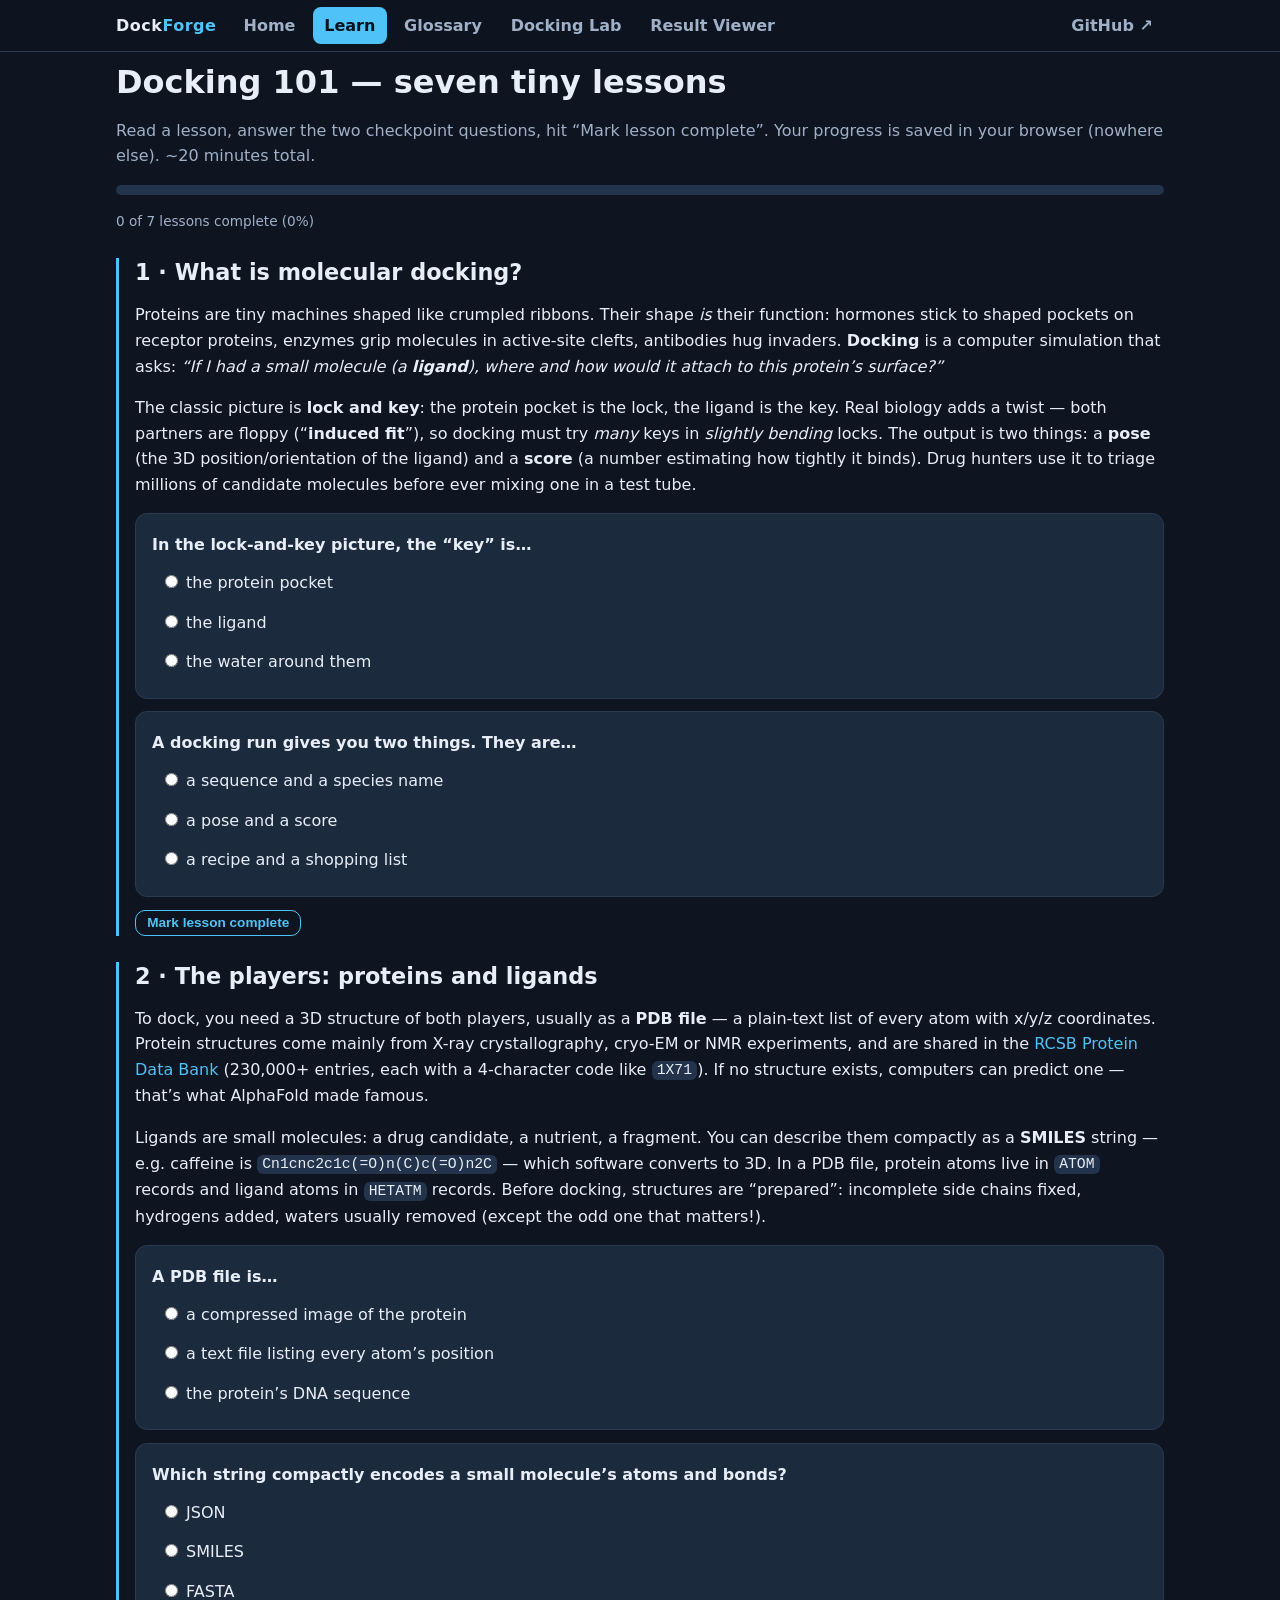
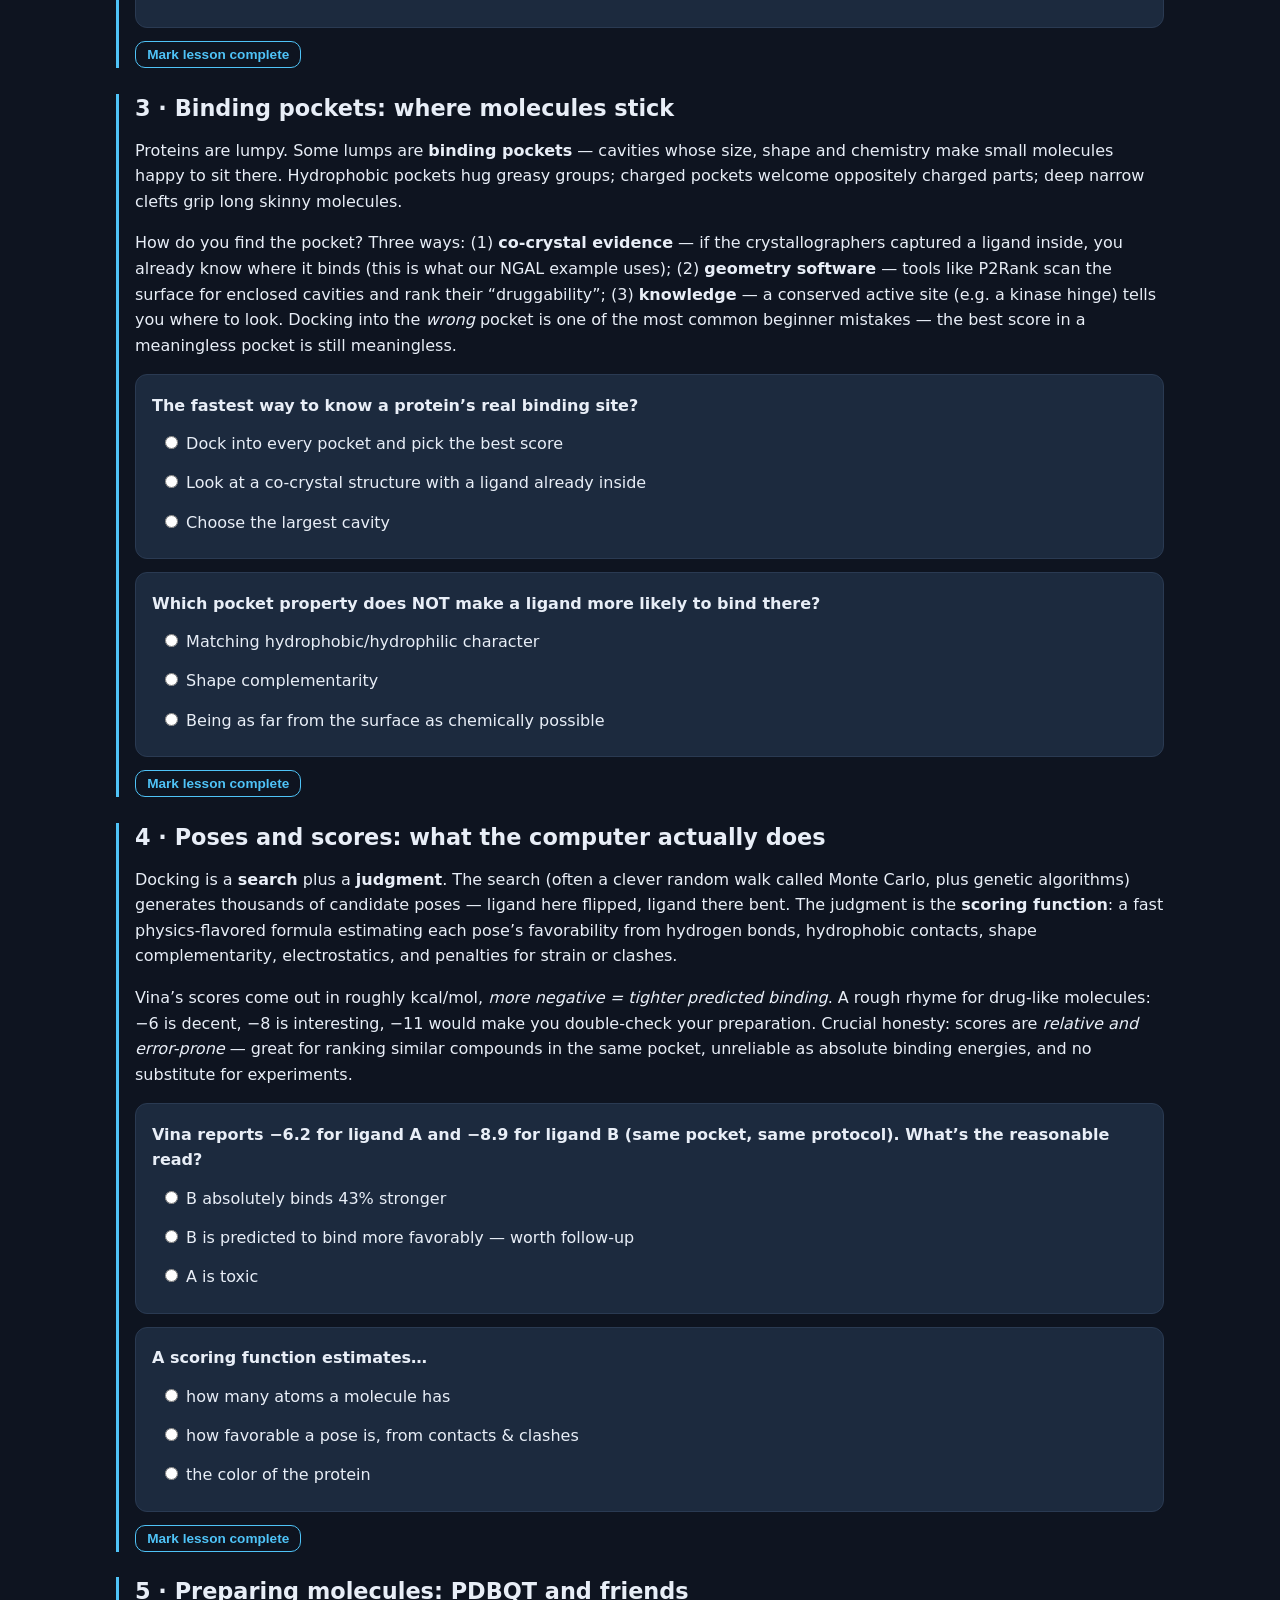
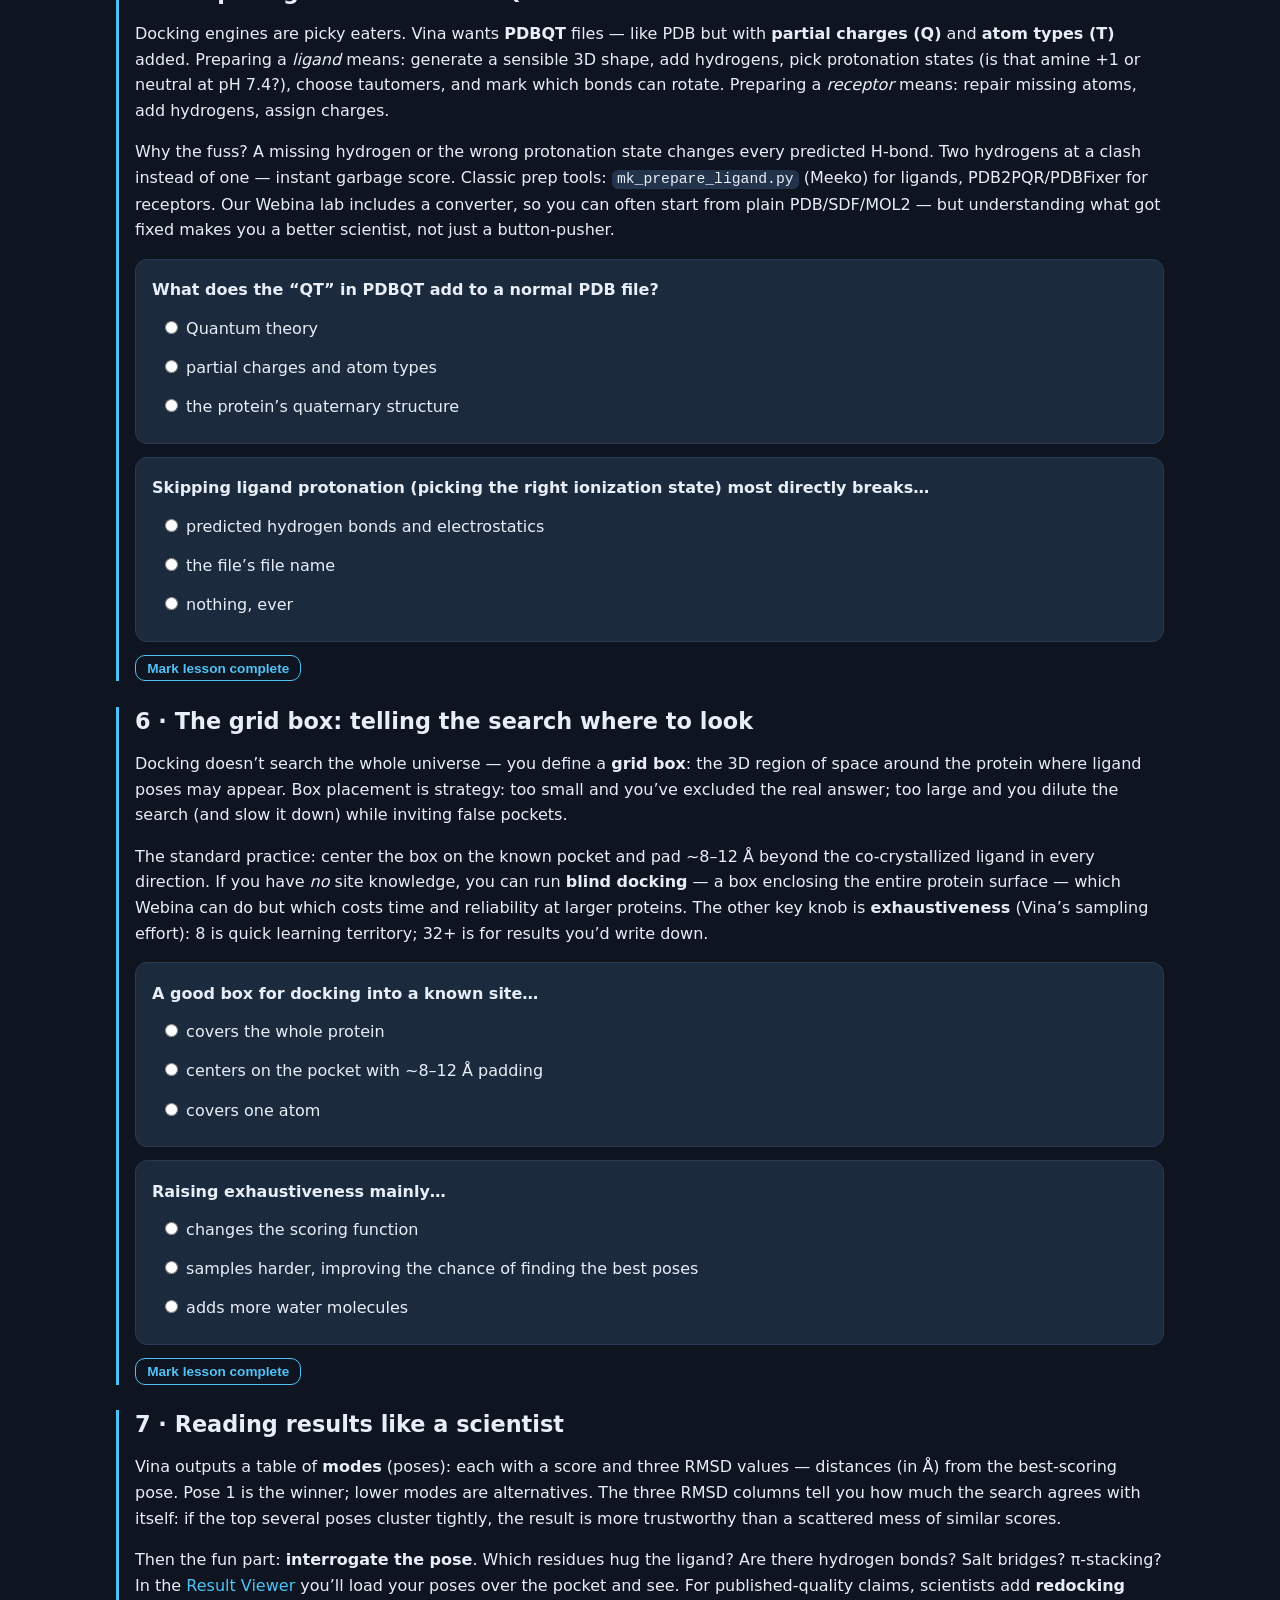
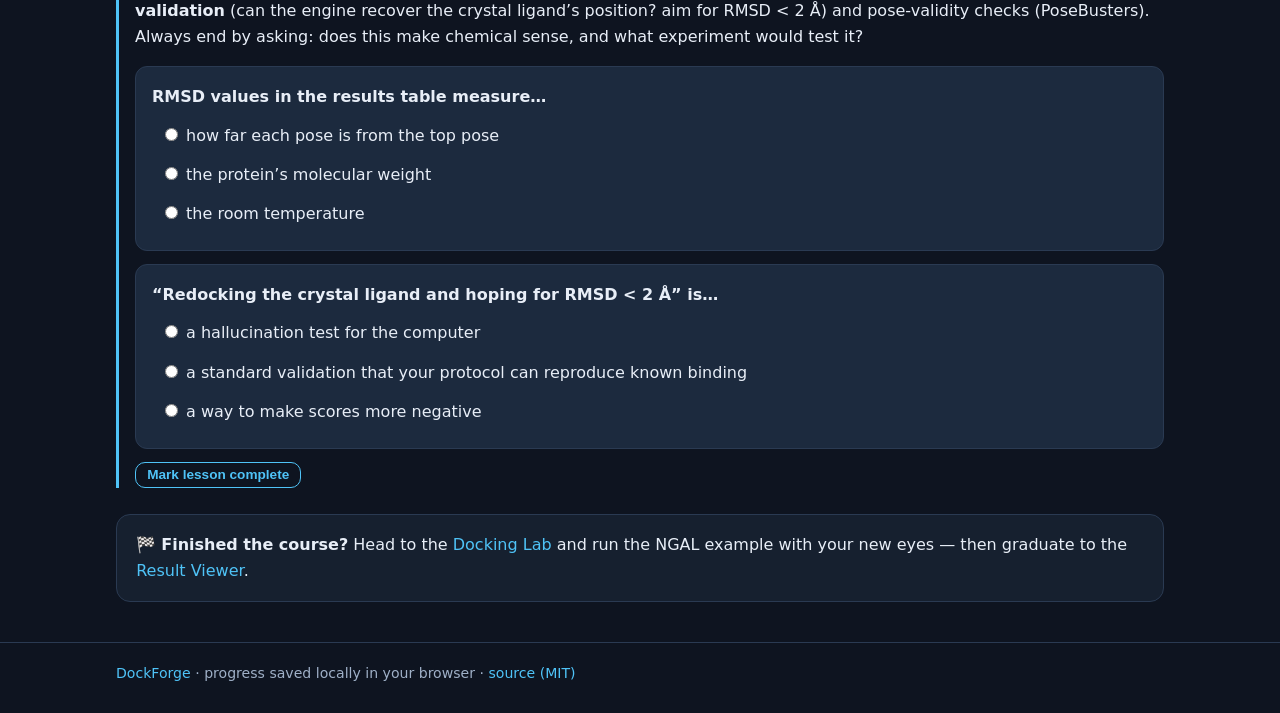
==== docs/course.html @ 2949763f "DockForge v0.1: beginner docking site (course, glossary, Webina lab, result viewer) - 7-lesson cours" ====
<!DOCTYPE html>
<html lang="en">
<head>
<meta charset="utf-8">
<meta name="viewport" content="width=device-width, initial-scale=1">
<title>Learn docking — DockForge course</title>
<meta name="description" content="Seven bite-sized lessons that take you from 'what is a protein' to reading your first docking results.">
<link rel="stylesheet" href="assets/style.css">
<link rel="icon" href="data:image/svg+xml,<svg xmlns='http://www.w3.org/2000/svg' viewBox='0 0 100 100'><text y='.9em' font-size='90'>🧬</text></svg>">
</head>
<body>

<main class="wrap">
  <h1>Docking 101 — seven tiny lessons</h1>
  <p class="muted">Read a lesson, answer the two checkpoint questions, hit “Mark lesson complete”.
  Your progress is saved in your browser (nowhere else). ~20 minutes total.</p>

  <div id="progressbar" class="progressbar" data-total="7"><div></div></div>
  <p id="progress-label" class="muted small">0 of 7 lessons complete (0%)</p>

  <!-- 1 -->
  <section class="lesson" data-lesson="1">
    <h2>1 · What is molecular docking?</h2>
    <p>Proteins are tiny machines shaped like crumpled ribbons. Their shape <em>is</em> their function: hormones stick
    to shaped pockets on receptor proteins, enzymes grip molecules in active-site clefts, antibodies hug invaders.
    <b>Docking</b> is a computer simulation that asks: <em>“If I had a small molecule (a <b>ligand</b>), where and how
    would it attach to this protein’s surface?”</em></p>
    <p>The classic picture is <b>lock and key</b>: the protein pocket is the lock, the ligand is the key. Real biology adds
    a twist — both partners are floppy (“<b>induced fit</b>”), so docking must try <em>many</em> keys in <em>slightly
    bending</em> locks. The output is two things: a <b>pose</b> (the 3D position/orientation of the ligand) and a
    <b>score</b> (a number estimating how tightly it binds). Drug hunters use it to triage millions of candidate
    molecules before ever mixing one in a test tube.</p>
    <div class="quiz" data-id="quiz-1a">
      <p class="q">In the lock-and-key picture, the “key” is…</p>
      <label><input type="radio" name="q1a"> the protein pocket</label>
      <label><input type="radio" name="q1a"> the ligand</label>
      <label><input type="radio" name="q1a"> the water around them</label>
      <div class="expl">Correct: the ligand is the key; the pocket is the lock. (And real keys and locks both flex a little!)</div>
    </div>
    <div class="quiz" data-id="quiz-1b">
      <p class="q">A docking run gives you two things. They are…</p>
      <label><input type="radio" name="q1b"> a sequence and a species name</label>
      <label><input type="radio" name="q1b"> a pose and a score</label>
      <label><input type="radio" name="q1b"> a recipe and a shopping list</label>
      <div class="expl">Correct: the <b>pose</b> (geometry of binding) and the <b>score</b> (estimated strength).</div>
    </div>
  </section>

  <!-- 2 -->
  <section class="lesson" data-lesson="2">
    <h2>2 · The players: proteins and ligands</h2>
    <p>To dock, you need a 3D structure of both players, usually as a <b>PDB file</b> — a plain-text list of every atom
    with x/y/z coordinates. Protein structures come mainly from X-ray crystallography, cryo-EM or NMR experiments, and are
    shared in the <a href="https://www.rcsb.org" target="_blank" rel="noopener">RCSB Protein Data Bank</a> (230,000+ entries,
    each with a 4-character code like <span class="mono">1X71</span>). If no structure exists, computers can predict one —
    that’s what AlphaFold made famous.</p>
    <p>Ligands are small molecules: a drug candidate, a nutrient, a fragment. You can describe them compactly as a
    <b>SMILES</b> string — e.g. caffeine is
    <span class="mono">Cn1cnc2c1c(=O)n(C)c(=O)n2C</span> — which software converts to 3D. In a PDB file, protein atoms live
    in <span class="mono">ATOM</span> records and ligand atoms in <span class="mono">HETATM</span> records. Before docking,
    structures are “prepared”: incomplete side chains fixed, hydrogens added, waters usually removed (except the odd one
    that matters!).</p>
    <div class="quiz" data-id="quiz-2a">
      <p class="q">A PDB file is…</p>
      <label><input type="radio" name="q2a"> a compressed image of the protein</label>
      <label><input type="radio" name="q2a"> a text file listing every atom’s position</label>
      <label><input type="radio" name="q2a"> the protein’s DNA sequence</label>
      <div class="expl">Correct: plain text, one line per atom, with coordinates — you can open it in any text editor.</div>
    </div>
    <div class="quiz" data-id="quiz-2b">
      <p class="q">Which string compactly encodes a small molecule’s atoms and bonds?</p>
      <label><input type="radio" name="q2b"> JSON</label>
      <label><input type="radio" name="q2b"> SMILES</label>
      <label><input type="radio" name="q2b"> FASTA</label>
      <div class="expl">Correct: SMILES. (FASTA encodes protein/DNA *sequences* — no 3D, no bond info.)</div>
    </div>
  </section>

  <!-- 3 -->
  <section class="lesson" data-lesson="3">
    <h2>3 · Binding pockets: where molecules stick</h2>
    <p>Proteins are lumpy. Some lumps are <b>binding pockets</b> — cavities whose size, shape and chemistry make small
    molecules happy to sit there. Hydrophobic pockets hug greasy groups; charged pockets welcome oppositely charged
    parts; deep narrow clefts grip long skinny molecules.</p>
    <p>How do you find the pocket? Three ways: (1) <b>co-crystal evidence</b> — if the crystallographers captured a ligand
    inside, you already know where it binds (this is what our NGAL example uses); (2) <b>geometry software</b> — tools like
    P2Rank scan the surface for enclosed cavities and rank their “druggability”; (3) <b>knowledge</b> — a conserved active
    site (e.g. a kinase hinge) tells you where to look. Docking into the <em>wrong</em> pocket is one of the most common
    beginner mistakes — the best score in a meaningless pocket is still meaningless.</p>
    <div class="quiz" data-id="quiz-3a">
      <p class="q">The fastest way to know a protein’s real binding site?</p>
      <label><input type="radio" name="q3a"> Dock into every pocket and pick the best score</label>
      <label><input type="radio" name="q3a"> Look at a co-crystal structure with a ligand already inside</label>
      <label><input type="radio" name="q3a"> Choose the largest cavity</label>
      <div class="expl">Correct: a co-crystallized ligand is direct experimental evidence of the site. Best-score hunting can mislead.</div>
    </div>
    <div class="quiz" data-id="quiz-3b">
      <p class="q">Which pocket property does NOT make a ligand more likely to bind there?</p>
      <label><input type="radio" name="q3b"> Matching hydrophobic/hydrophilic character</label>
      <label><input type="radio" name="q3b"> Shape complementarity</label>
      <label><input type="radio" name="q3b"> Being as far from the surface as chemically possible</label>
      <div class="expl">Correct: what matters is complementarity — shape + chemistry. “Deepest pocket” isn’t a binding rule.</div>
    </div>
  </section>

  <!-- 4 -->
  <section class="lesson" data-lesson="4">
    <h2>4 · Poses and scores: what the computer actually does</h2>
    <p>Docking is a <b>search</b> plus a <b>judgment</b>. The search (often a clever random walk called Monte Carlo, plus
    genetic algorithms) generates thousands of candidate poses — ligand here flipped, ligand there bent. The judgment is
    the <b>scoring function</b>: a fast physics-flavored formula estimating each pose’s favorability from hydrogen bonds,
    hydrophobic contacts, shape complementarity, electrostatics, and penalties for strain or clashes.</p>
    <p>Vina’s scores come out in roughly kcal/mol, <em>more negative = tighter predicted binding</em>. A rough rhyme for
    drug-like molecules: −6 is decent, −8 is interesting, −11 would make you double-check your preparation. Crucial honesty:
    scores are <em>relative and error-prone</em> — great for ranking similar compounds in the same pocket, unreliable as
    absolute binding energies, and no substitute for experiments.</p>
    <div class="quiz" data-id="quiz-4a">
      <p class="q">Vina reports −6.2 for ligand A and −8.9 for ligand B (same pocket, same protocol). What’s the reasonable read?</p>
      <label><input type="radio" name="q4a"> B absolutely binds 43% stronger</label>
      <label><input type="radio" name="q4a"> B is predicted to bind more favorably — worth follow-up</label>
      <label><input type="radio" name="q4a"> A is toxic</label>
      <div class="expl">Correct: more negative ≈ more favorable <em>prediction</em>. Scores rank; they don’t hand you exact energies.</div>
    </div>
    <div class="quiz" data-id="quiz-4b">
      <p class="q">A scoring function estimates…</p>
      <label><input type="radio" name="q4b"> how many atoms a molecule has</label>
      <label><input type="radio" name="q4b"> how favorable a pose is, from contacts &amp; clashes</label>
      <label><input type="radio" name="q4b"> the color of the protein</label>
      <div class="expl">Correct: it weighs H-bonds, hydrophobic contact, electrostatics, clashes and strain into one number.</div>
    </div>
  </section>

  <!-- 5 -->
  <section class="lesson" data-lesson="5">
    <h2>5 · Preparing molecules: PDBQT and friends</h2>
    <p>Docking engines are picky eaters. Vina wants <b>PDBQT</b> files — like PDB but with <b>partial charges (Q)</b> and
    <b>atom types (T)</b> added. Preparing a <em>ligand</em> means: generate a sensible 3D shape, add hydrogens,
    pick protonation states (is that amine +1 or neutral at pH 7.4?), choose tautomers, and mark which bonds can rotate.
    Preparing a <em>receptor</em> means: repair missing atoms, add hydrogens, assign charges.</p>
    <p>Why the fuss? A missing hydrogen or the wrong protonation state changes every predicted H-bond. Two hydrogens at
    a clash instead of one — instant garbage score. Classic prep tools: <span class="mono">mk_prepare_ligand.py</span>
    (Meeko) for ligands, PDB2PQR/PDBFixer for receptors. Our Webina lab includes a converter, so you can often start from
    plain PDB/SDF/MOL2 — but understanding what got fixed makes you a better scientist, not just a button-pusher.</p>
    <div class="quiz" data-id="quiz-5a">
      <p class="q">What does the “QT” in PDBQT add to a normal PDB file?</p>
      <label><input type="radio" name="q5a"> Quantum theory</label>
      <label><input type="radio" name="q5a"> partial charges and atom types</label>
      <label><input type="radio" name="q5a"> the protein’s quaternary structure</label>
      <div class="expl">Correct: partial Charges and atom Types — the extras Vina’s scoring needs.</div>
    </div>
    <div class="quiz" data-id="quiz-5b">
      <p class="q">Skipping ligand protonation (picking the right ionization state) most directly breaks…</p>
      <label><input type="radio" name="q5b"> predicted hydrogen bonds and electrostatics</label>
      <label><input type="radio" name="q5b"> the file’s file name</label>
      <label><input type="radio" name="q5b"> nothing, ever</label>
      <div class="expl">Correct: wrong ionization → wrong charge pattern → wrong H-bonds → misleading scores.</div>
    </div>
  </section>

  <!-- 6 -->
  <section class="lesson" data-lesson="6">
    <h2>6 · The grid box: telling the search where to look</h2>
    <p>Docking doesn’t search the whole universe — you define a <b>grid box</b>: the 3D region of space around the protein
    where ligand poses may appear. Box placement is strategy: too small and you’ve excluded the real answer; too large and
    you dilute the search (and slow it down) while inviting false pockets.</p>
    <p>The standard practice: center the box on the known pocket and pad ~8–12&nbsp;Å beyond the co-crystallized ligand in
    every direction. If you have <em>no</em> site knowledge, you can run <b>blind docking</b> — a box enclosing the entire
    protein surface — which Webina can do but which costs time and reliability at larger proteins. The other key knob is
    <b>exhaustiveness</b> (Vina’s sampling effort): 8 is quick learning territory; 32+ is for results you’d write down.</p>
    <div class="quiz" data-id="quiz-6a">
      <p class="q">A good box for docking into a known site…</p>
      <label><input type="radio" name="q6a"> covers the whole protein</label>
      <label><input type="radio" name="q6a"> centers on the pocket with ~8–12 Å padding</label>
      <label><input type="radio" name="q6a"> covers one atom</label>
      <div class="expl">Correct: pocket-centered, comfortably padded — focused but roomy.</div>
    </div>
    <div class="quiz" data-id="quiz-6b">
      <p class="q">Raising exhaustiveness mainly…</p>
      <label><input type="radio" name="q6b"> changes the scoring function</label>
      <label><input type="radio" name="q6b"> samples harder, improving the chance of finding the best poses</label>
      <label><input type="radio" name="q6b"> adds more water molecules</label>
      <div class="expl">Correct: it’s the search-effort dial — better sampling, more time. Scores’ meaning doesn’t change.</div>
    </div>
  </section>

  <!-- 7 -->
  <section class="lesson" data-lesson="7">
    <h2>7 · Reading results like a scientist</h2>
    <p>Vina outputs a table of <b>modes</b> (poses): each with a score and three RMSD values — distances (in Å) from the
    best-scoring pose. Pose 1 is the winner; lower modes are alternatives. The three RMSD columns tell you how much the
    search agrees with itself: if the top several poses cluster tightly, the result is more trustworthy than a scattered
    mess of similar scores.</p>
    <p>Then the fun part: <b>interrogate the pose</b>. Which residues hug the ligand? Are there hydrogen bonds? Salt
    bridges? π-stacking? In the <a href="results.html">Result Viewer</a> you’ll load your poses over the pocket and see.
    For published-quality claims, scientists add <b>redocking validation</b> (can the engine recover the crystal ligand’s
    position? aim for RMSD &lt; 2 Å) and pose-validity checks (PoseBusters). Always end by asking: does this make chemical
    sense, and what experiment would test it?</p>
    <div class="quiz" data-id="quiz-7a">
      <p class="q">RMSD values in the results table measure…</p>
      <label><input type="radio" name="q7a"> how far each pose is from the top pose</label>
      <label><input type="radio" name="q7a"> the protein’s molecular weight</label>
      <label><input type="radio" name="q7a"> the room temperature</label>
      <div class="expl">Correct: RMSD = average atom-to-atom distance between poses — a spread/consistency measure.</div>
    </div>
    <div class="quiz" data-id="quiz-7b">
      <p class="q">“Redocking the crystal ligand and hoping for RMSD &lt; 2 Å” is…</p>
      <label><input type="radio" name="q7b"> a hallucination test for the computer</label>
      <label><input type="radio" name="q7b"> a standard validation that your protocol can reproduce known binding</label>
      <label><input type="radio" name="q7b"> a way to make scores more negative</label>
      <div class="expl">Correct: if the engine can’t re-find a known answer, don’t trust it on unknown ones.</div>
    </div>
  </section>

  <div class="panel">
    🏁 <b>Finished the course?</b> Head to the <a href="lab.html">Docking Lab</a> and run the NGAL example with your new
    eyes — then graduate to the <a href="results.html">Result Viewer</a>.
  </div>
</main>

<footer class="footer"><div class="wrap">
  <a href="index.html">DockForge</a> · progress saved locally in your browser ·
  <a href="https://github.com/CliffVale/dockforge-app" target="_blank" rel="noopener">source (MIT)</a>
</div></footer>

<script src="assets/app.js"></script>
</body>
</html>
---- docs/assets/style.css ----
/* DockForge — beginner docking lab */
:root{
  --bg:#0e1420; --panel:#16202f; --panel2:#1c2a3e; --ink:#e8eef7; --muted:#9fb0c7;
  --accent:#4fc3f7; --accent2:#7ce8b0; --warn:#f6c445; --bad:#f28b82;
  --line:#2a3a52; --chip:#22334b; --maxw:1080px;
  font-size:16px;
}
*{box-sizing:border-box}
html,body{margin:0;padding:0}
body{
  background:var(--bg); color:var(--ink);
  font-family:system-ui,-apple-system,"Segoe UI",Roboto,Helvetica,Arial,sans-serif;
  line-height:1.6; min-height:100vh;
}
.wrap{max-width:var(--maxw);margin:0 auto;padding:0 1rem}
a{color:var(--accent);text-decoration:none}
a:hover{text-decoration:underline}
h1,h2,h3{line-height:1.25}
h1{font-size:2rem;margin:.6rem 0}
h2{font-size:1.4rem;margin:1.6rem 0 .6rem}
code,.mono{font-family:ui-monospace,SFMono-Regular,Menlo,Consolas,monospace;font-size:.92em;background:var(--chip);padding:.1em .35em;border-radius:6px}

/* nav */
.nav{position:sticky;top:0;z-index:50;background:rgba(14,20,32,.92);backdrop-filter:blur(6px);border-bottom:1px solid var(--line)}
.nav .wrap{display:flex;align-items:center;gap:.4rem;height:3.2rem;flex-wrap:wrap}
.brand{font-weight:800;letter-spacing:.5px;color:var(--ink);margin-right:.6rem}
.brand span{color:var(--accent)}
.nav a.link{color:var(--muted);padding:.35rem .7rem;border-radius:8px;font-weight:600}
.nav a.link:hover{color:var(--ink);background:var(--panel2);text-decoration:none}
.nav a.link.active{color:#08111d;background:var(--accent)}

/* hero/cards */
.hero{padding:2.2rem 0 1.2rem}
.hero p.lead{color:var(--muted);font-size:1.12rem;max-width:46rem}
.cards{display:grid;grid-template-columns:repeat(auto-fit,minmax(240px,1fr));gap:1rem;margin:1.2rem 0 2rem}
.card{background:var(--panel);border:1px solid var(--line);border-radius:14px;padding:1.1rem 1.2rem;display:block;color:var(--ink)}
.card:hover{border-color:var(--accent);text-decoration:none;transform:translateY(-2px);transition:.15s}
.card h3{margin:.2rem 0 .4rem;font-size:1.1rem}
.card p{margin:0;color:var(--muted);font-size:.95rem}
.card .ico{font-size:1.6rem}

/* panels & buttons */
.panel{background:var(--panel);border:1px solid var(--line);border-radius:14px;padding:1.1rem 1.2rem;margin:1rem 0}
.btn{display:inline-block;background:var(--accent);color:#08111d;font-weight:700;border:0;border-radius:10px;
  padding:.55rem 1rem;cursor:pointer;font-size:.95rem}
.btn:hover{filter:brightness(1.1);text-decoration:none}
.btn.ghost{background:transparent;color:var(--accent);border:1.5px solid var(--accent)}
.btn.small{padding:.3rem .7rem;font-size:.85rem}
.row{display:flex;gap:.6rem;flex-wrap:wrap;align-items:center}
.spread{justify-content:space-between}
select,input[type=text],input[type=search],textarea{
  background:#0b111c;color:var(--ink);border:1px solid var(--line);border-radius:8px;padding:.5rem .7rem;font-size:.95rem;max-width:100%}
input:focus,select:focus,textarea:focus,button:focus{outline:2px solid var(--accent);outline-offset:1px}
.muted{color:var(--muted)}
.small{font-size:.85rem}
.pill{display:inline-block;background:var(--chip);border:1px solid var(--line);border-radius:999px;
  padding:.12rem .6rem;margin:.15rem .2rem;font-size:.8rem;color:var(--muted)}
.pill b{color:var(--ink)}
.pill a{color:var(--accent)}
.tag-good{border-color:var(--accent2);color:var(--accent2)}
.tag-warn{border-color:var(--warn);color:var(--warn)}
.tag-bad{border-color:var(--bad);color:var(--bad)}

/* lesson / quiz */
.lesson{border-left:3px solid var(--accent);padding-left:1rem;margin:1.6rem 0}
.quiz{background:var(--panel2);border:1px solid var(--line);border-radius:12px;padding:.9rem 1rem;margin:.8rem 0}
.quiz p.q{font-weight:600;margin:.2rem 0 .5rem}
.quiz label{display:block;margin:.25rem 0;cursor:pointer;padding:.3rem .5rem;border-radius:8px}
.quiz label:hover{background:var(--panel)}
.quiz .expl{display:none;margin-top:.5rem;padding:.5rem .7rem;border-left:3px solid var(--warn);background:rgba(246,196,69,.08);border-radius:0 8px 8px 0}
.quiz.done .expl{display:block}
.progressbar{height:10px;background:var(--chip);border-radius:999px;overflow:hidden;margin:.4rem 0 1rem}
.progressbar>div{height:100%;background:linear-gradient(90deg,var(--accent),var(--accent2));width:0%;transition:width .3s}
table{border-collapse:collapse;width:100%;margin:.6rem 0;font-size:.92rem}
th,td{text-align:left;padding:.45rem .6rem;border-bottom:1px solid var(--line);vertical-align:top}
th{color:var(--muted);font-weight:600}

/* glossary */
.glosssearch{max-width:26rem;width:100%}
.gterm{scroll-margin-top:4rem}
.gterm h3{margin:0}
.gterm{border-bottom:1px solid var(--line);padding:.8rem .2rem}

/* lab */
.viewer{width:100%;height:58vh;min-height:340px;border:1px solid var(--line);border-radius:12px;background:#0a0f18;position:relative}
.viewer .vhint{position:absolute;inset:0;display:flex;align-items:center;justify-content:center;color:var(--muted);pointer-events:none;text-align:center;padding:1rem}
#webinaFrame{width:100%;height:75vh;min-height:480px;border:1px solid var(--line);border-radius:12px;background:#fff}
.grid2{display:grid;grid-template-columns:1fr 1fr;gap:1rem}
@media (max-width:820px){.grid2{grid-template-columns:1fr}.viewer{height:48vh}}
.reslist{max-height:11rem;overflow:auto}
.drag{border:2px dashed var(--line);border-radius:12px;padding:1.2rem;text-align:center;color:var(--muted)}
.drag.over{border-color:var(--accent);color:var(--accent)}
.footer{border-top:1px solid var(--line);margin-top:2.5rem;padding:1.2rem 0 2rem;color:var(--muted);font-size:.88rem}
.warnbox{border:1px solid var(--warn);background:rgba(246,196,69,.07);border-radius:12px;padding:.7rem .9rem;margin:.8rem 0;font-size:.92rem}
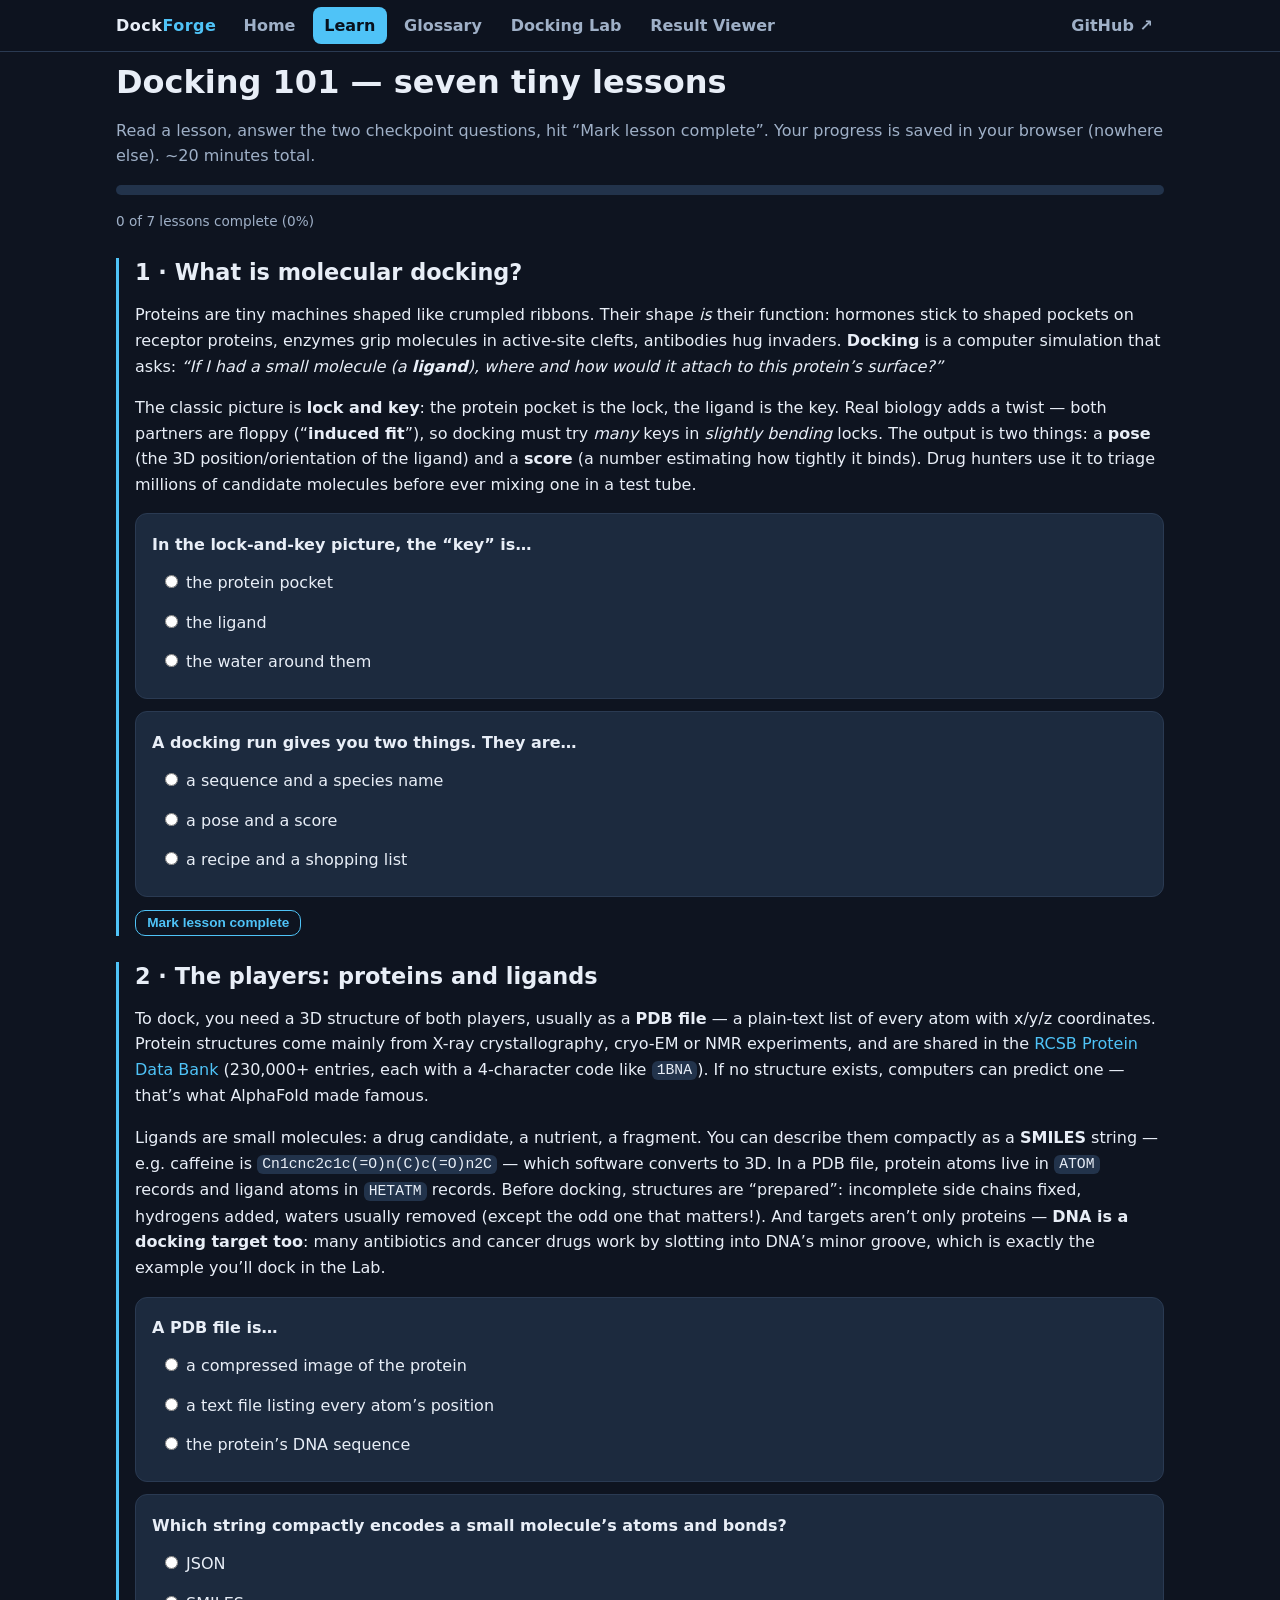
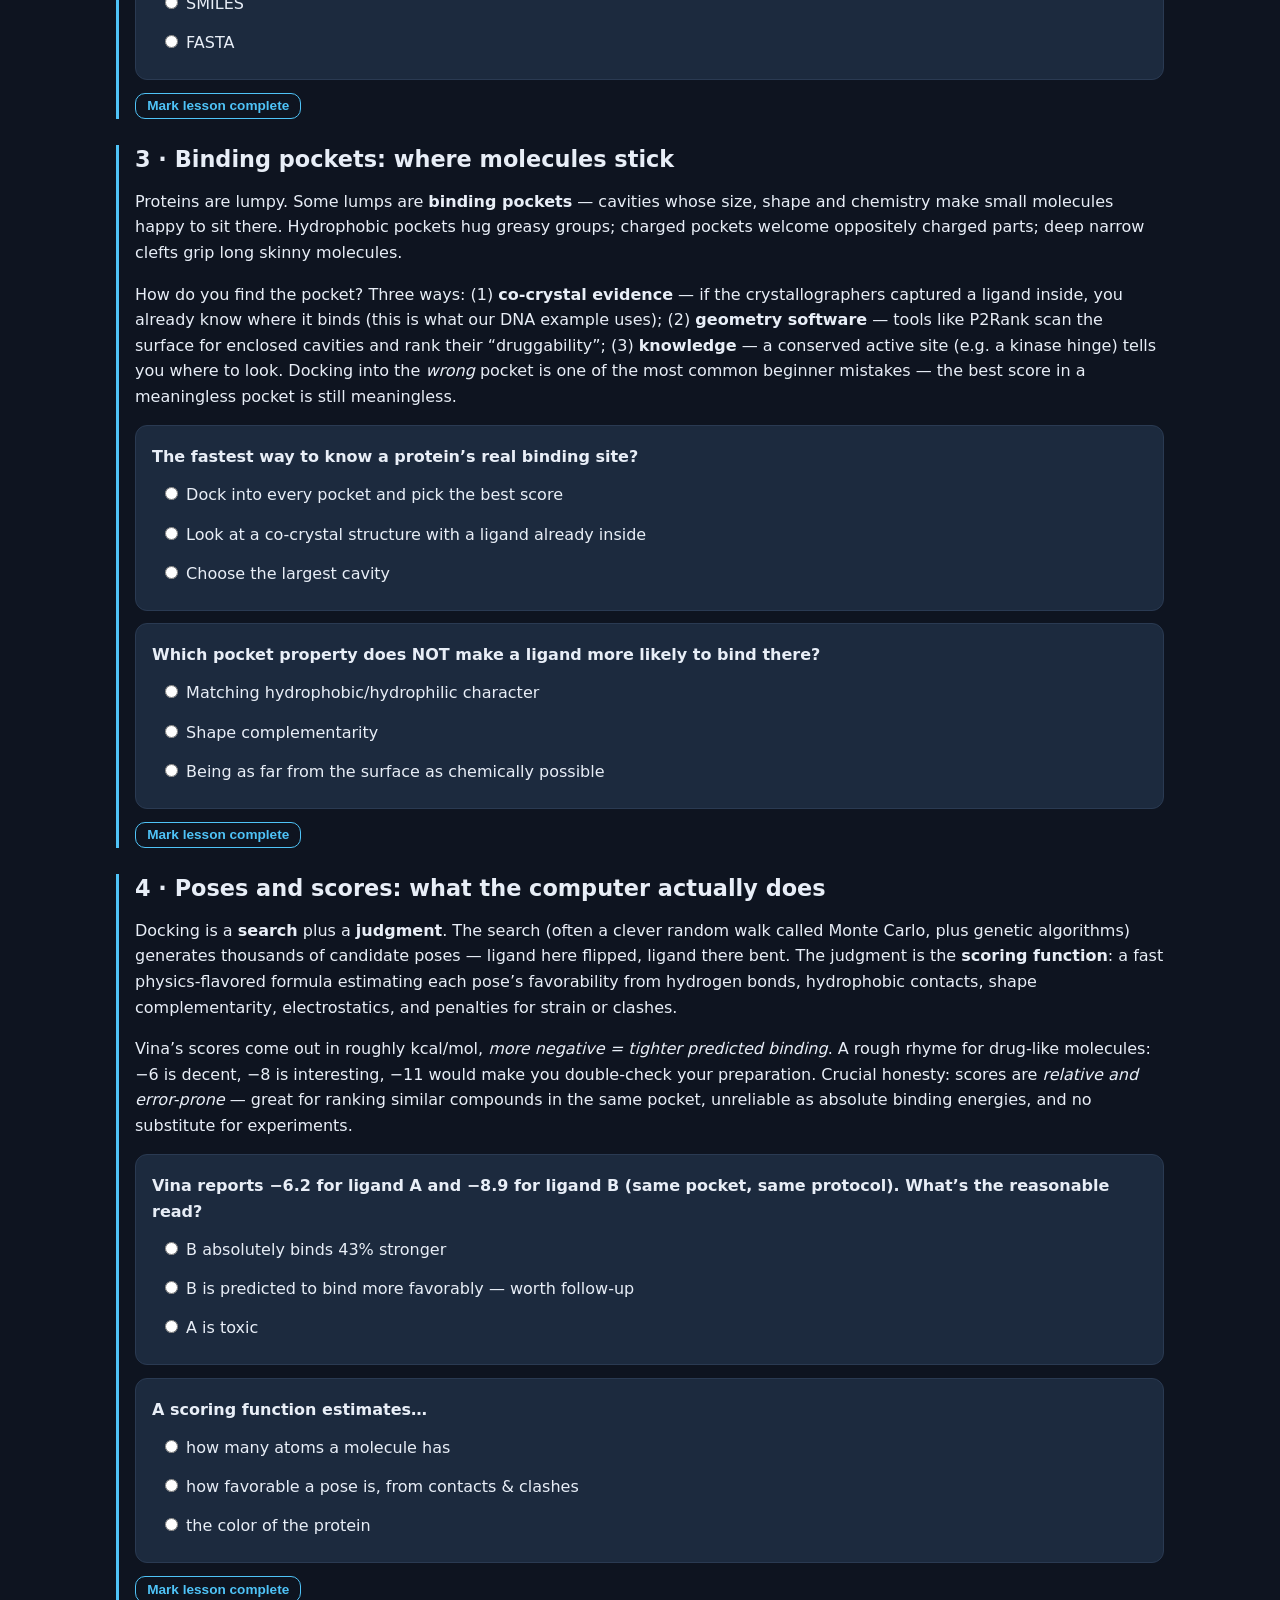
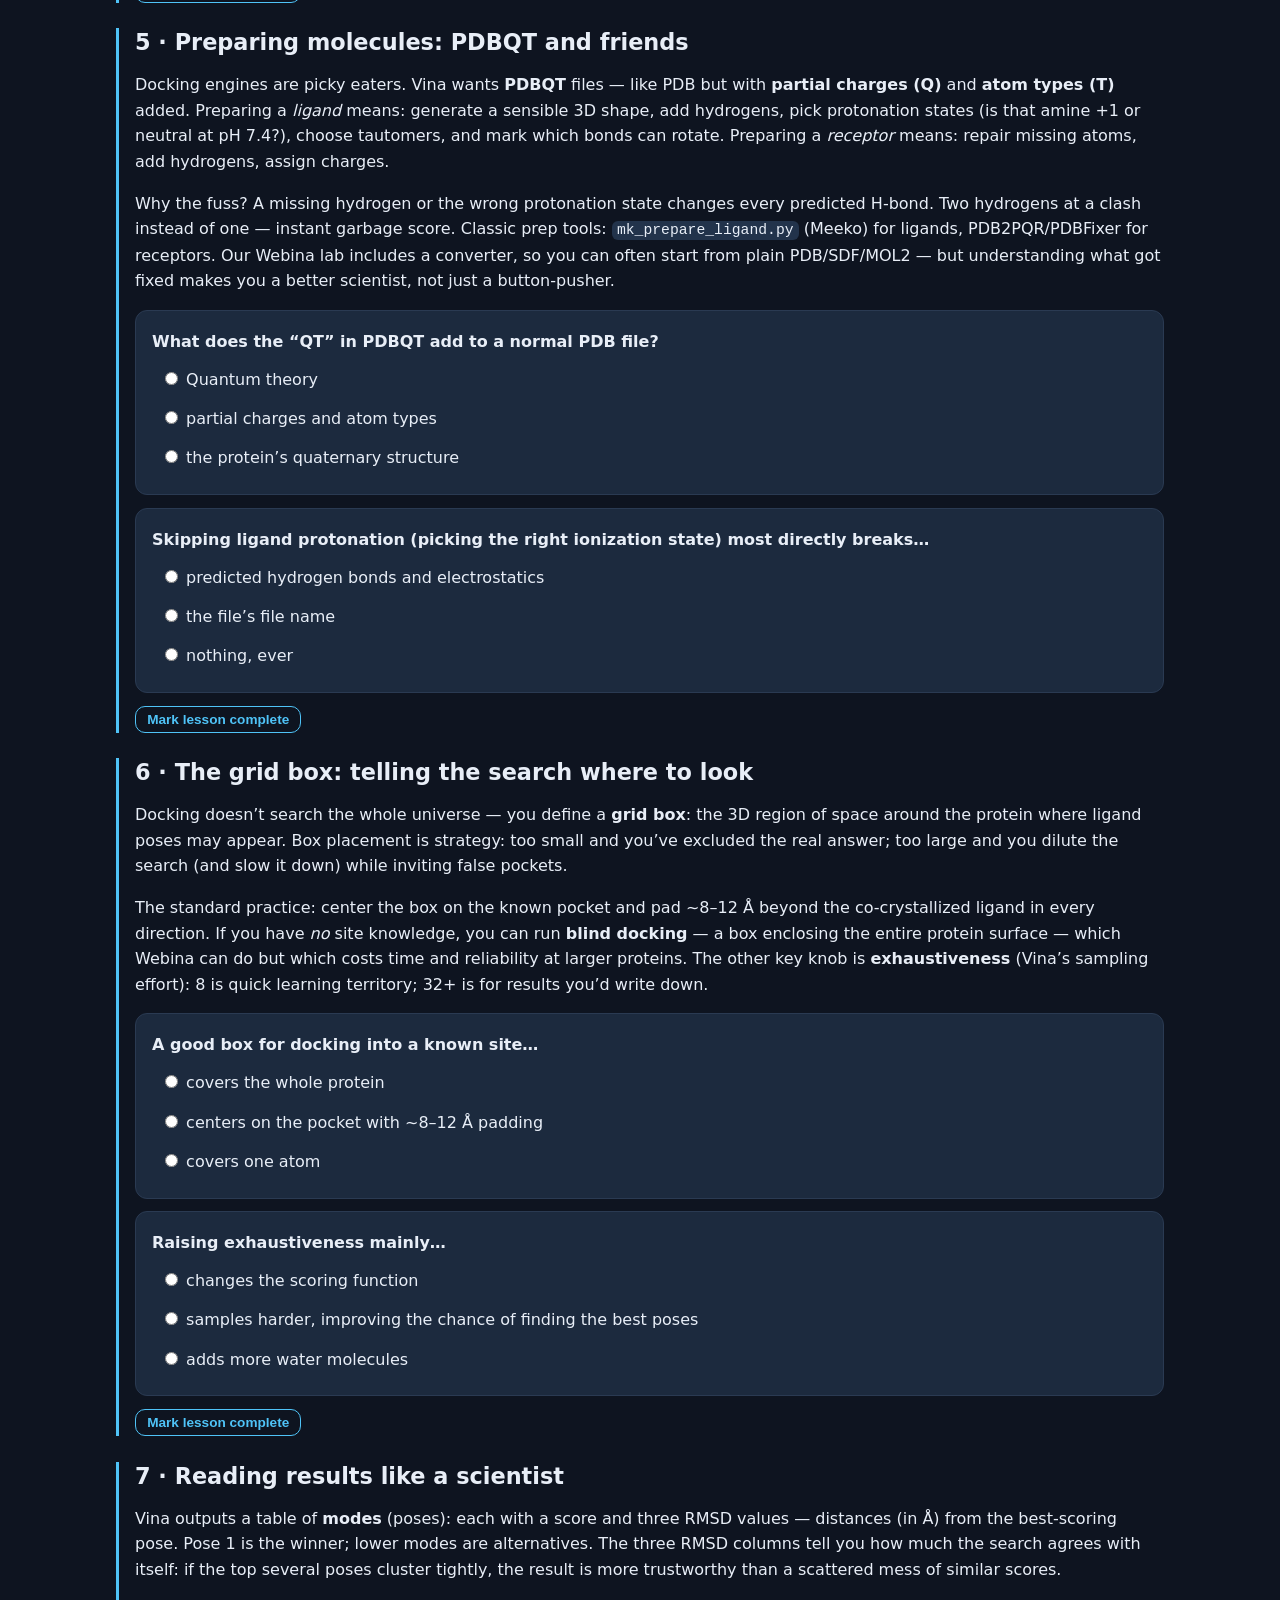
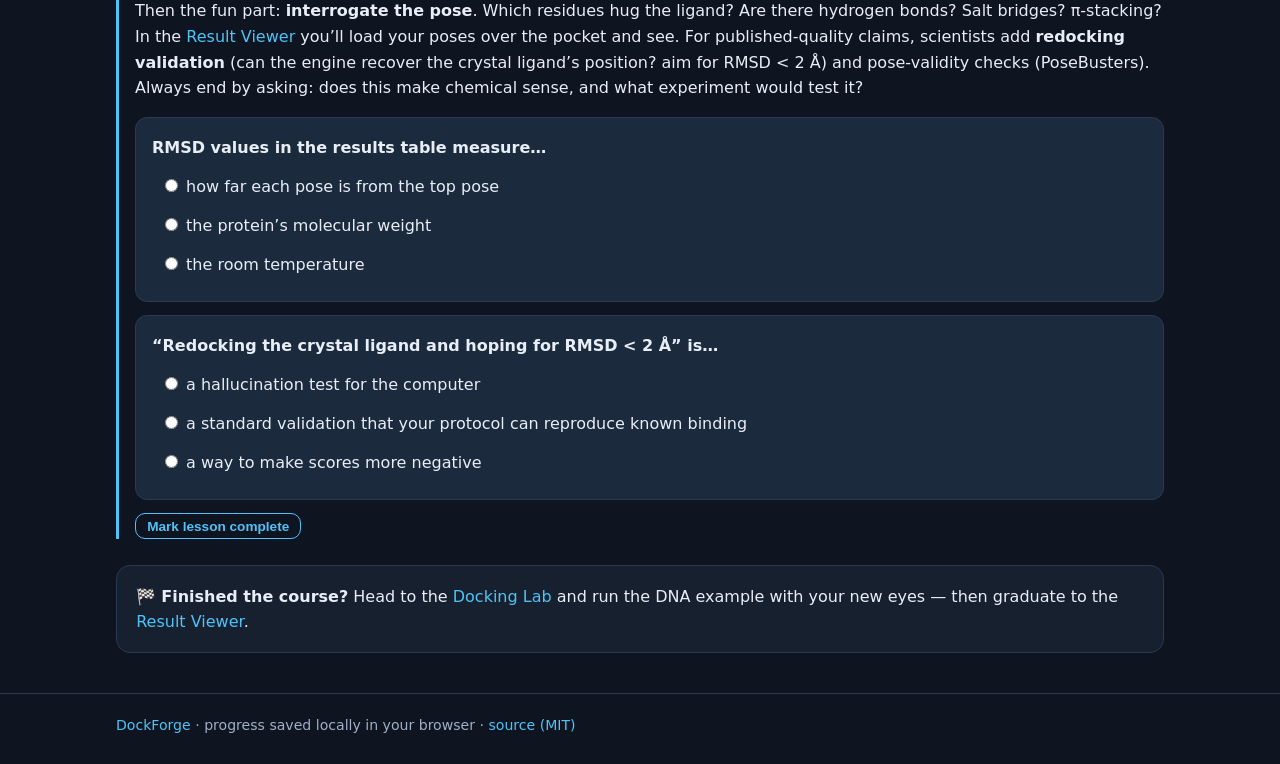
==== commit bd7f3f60: "Switch example target to DNA (121D/1BNA) + add Webina click-by-click walkthrough - Guided kit: B-DNA" ====
--- a/docs/course.html
+++ b/docs/course.html
@@ -52,14 +52,15 @@
     <p>To dock, you need a 3D structure of both players, usually as a <b>PDB file</b> — a plain-text list of every atom
     with x/y/z coordinates. Protein structures come mainly from X-ray crystallography, cryo-EM or NMR experiments, and are
     shared in the <a href="https://www.rcsb.org" target="_blank" rel="noopener">RCSB Protein Data Bank</a> (230,000+ entries,
-    each with a 4-character code like <span class="mono">1X71</span>). If no structure exists, computers can predict one —
+    each with a 4-character code like <span class="mono">1BNA</span>). If no structure exists, computers can predict one —
     that’s what AlphaFold made famous.</p>
     <p>Ligands are small molecules: a drug candidate, a nutrient, a fragment. You can describe them compactly as a
     <b>SMILES</b> string — e.g. caffeine is
     <span class="mono">Cn1cnc2c1c(=O)n(C)c(=O)n2C</span> — which software converts to 3D. In a PDB file, protein atoms live
     in <span class="mono">ATOM</span> records and ligand atoms in <span class="mono">HETATM</span> records. Before docking,
     structures are “prepared”: incomplete side chains fixed, hydrogens added, waters usually removed (except the odd one
-    that matters!).</p>
+    that matters!). And targets aren’t only proteins — <b>DNA is a docking target too</b>: many antibiotics and cancer
+    drugs work by slotting into DNA’s minor groove, which is exactly the example you’ll dock in the Lab.</p>
     <div class="quiz" data-id="quiz-2a">
       <p class="q">A PDB file is…</p>
       <label><input type="radio" name="q2a"> a compressed image of the protein</label>
@@ -83,7 +84,7 @@
     molecules happy to sit there. Hydrophobic pockets hug greasy groups; charged pockets welcome oppositely charged
     parts; deep narrow clefts grip long skinny molecules.</p>
     <p>How do you find the pocket? Three ways: (1) <b>co-crystal evidence</b> — if the crystallographers captured a ligand
-    inside, you already know where it binds (this is what our NGAL example uses); (2) <b>geometry software</b> — tools like
+    inside, you already know where it binds (this is what our DNA example uses); (2) <b>geometry software</b> — tools like
     P2Rank scan the surface for enclosed cavities and rank their “druggability”; (3) <b>knowledge</b> — a conserved active
     site (e.g. a kinase hinge) tells you where to look. Docking into the <em>wrong</em> pocket is one of the most common
     beginner mistakes — the best score in a meaningless pocket is still meaningless.</p>
@@ -212,7 +213,7 @@
   </section>
 
   <div class="panel">
-    🏁 <b>Finished the course?</b> Head to the <a href="lab.html">Docking Lab</a> and run the NGAL example with your new
+    🏁 <b>Finished the course?</b> Head to the <a href="lab.html">Docking Lab</a> and run the DNA example with your new
     eyes — then graduate to the <a href="results.html">Result Viewer</a>.
   </div>
 </main>
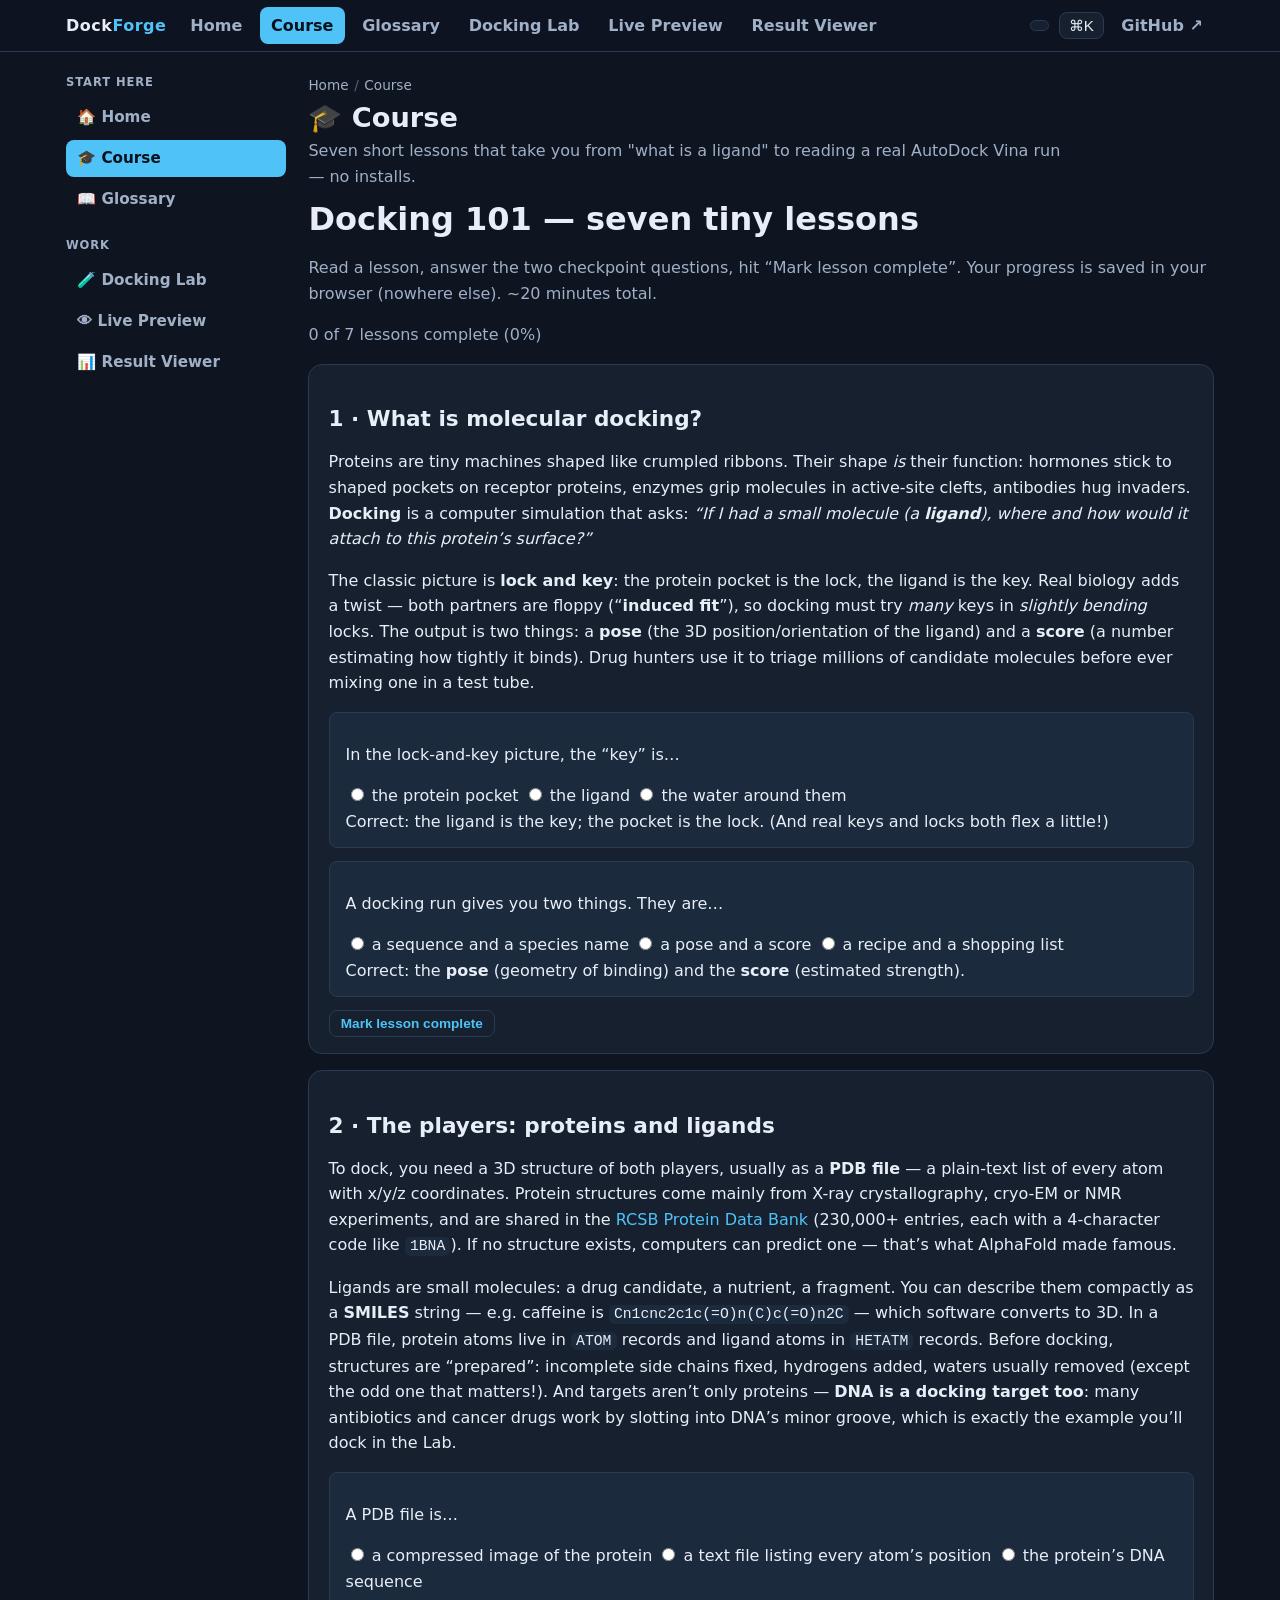
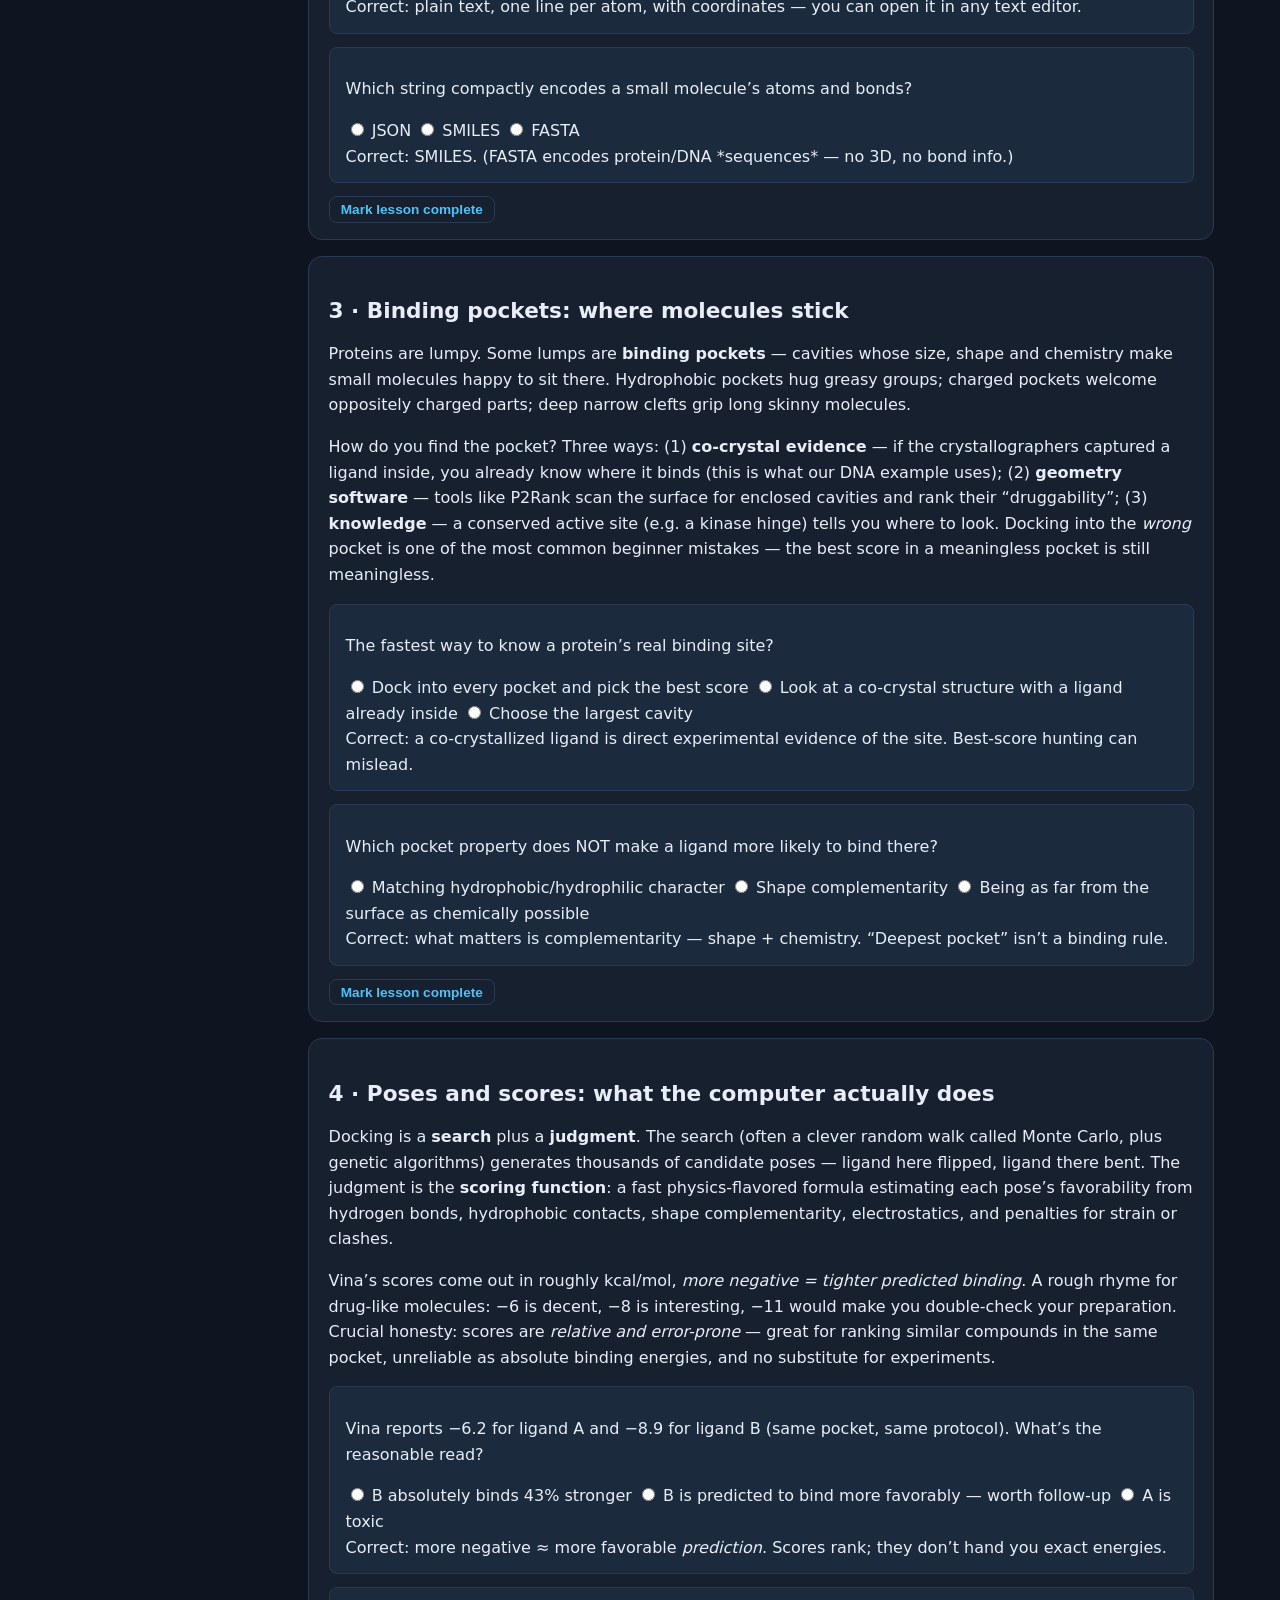
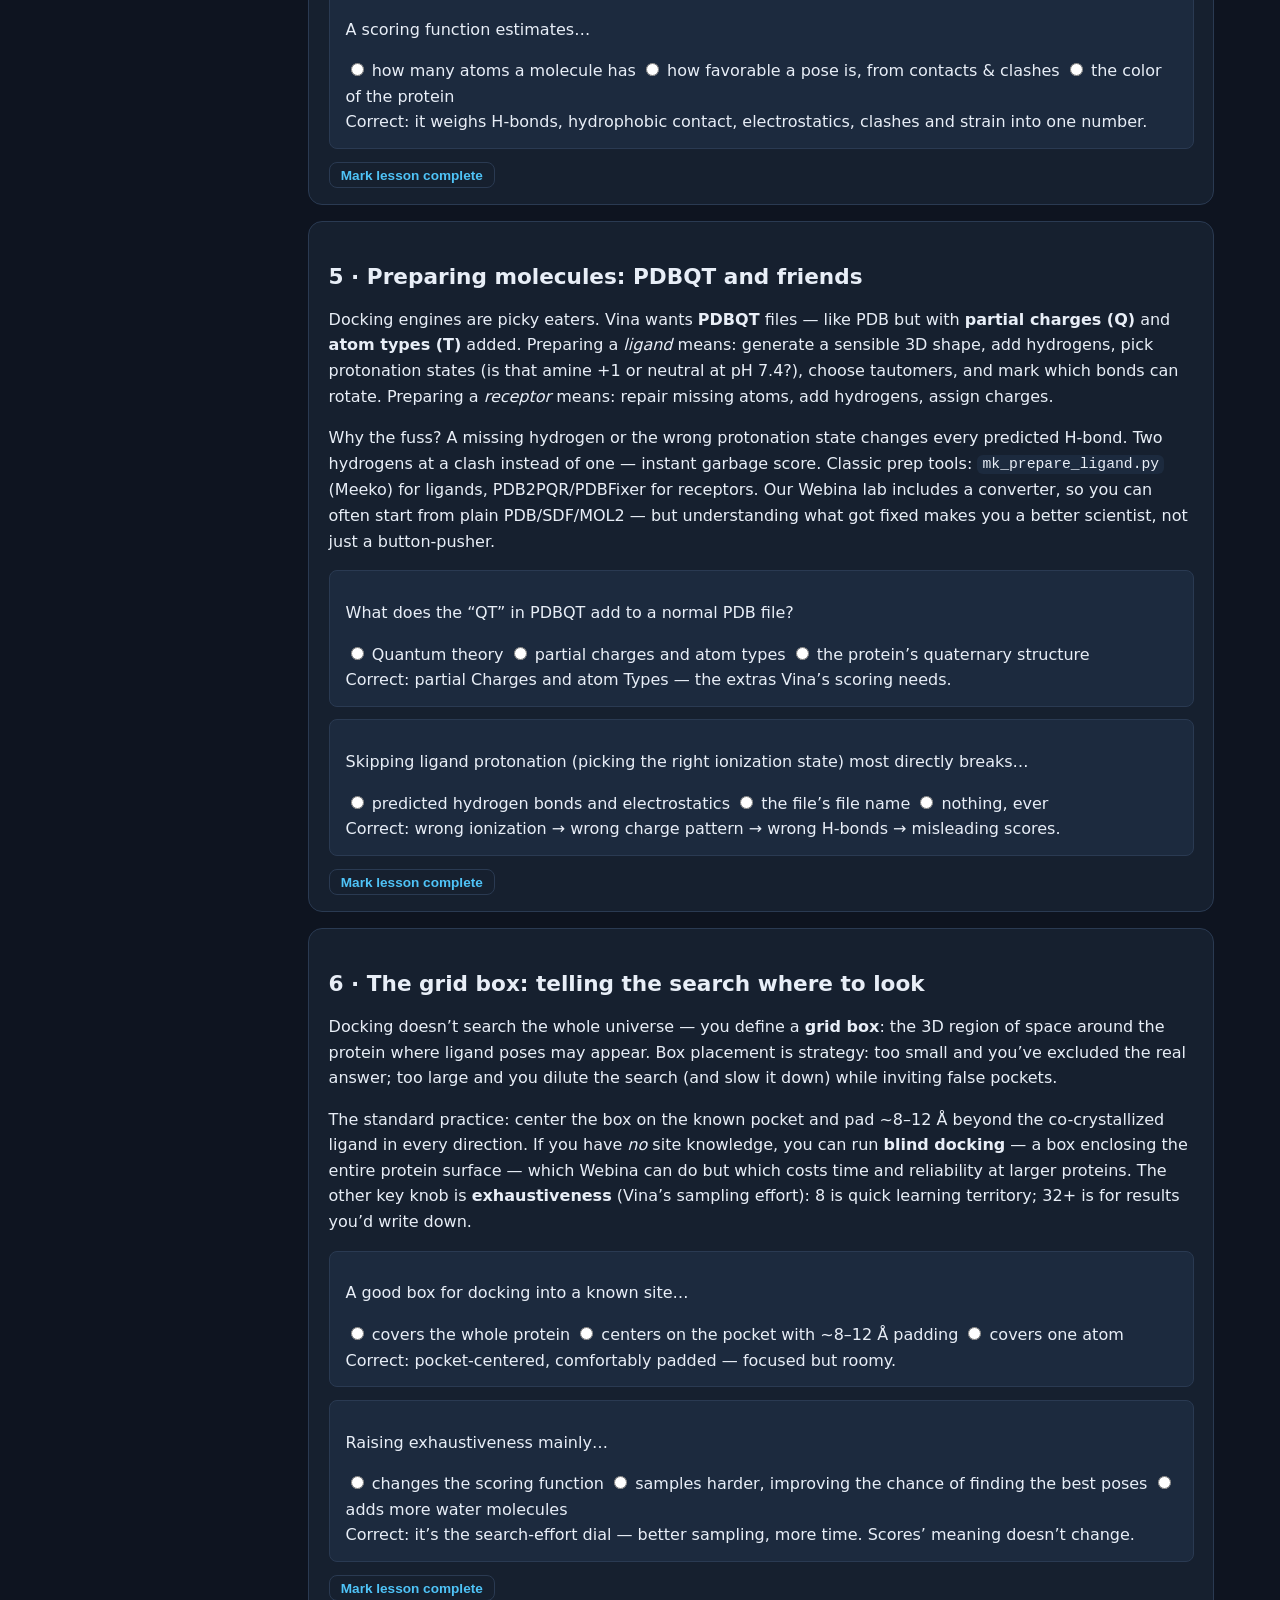
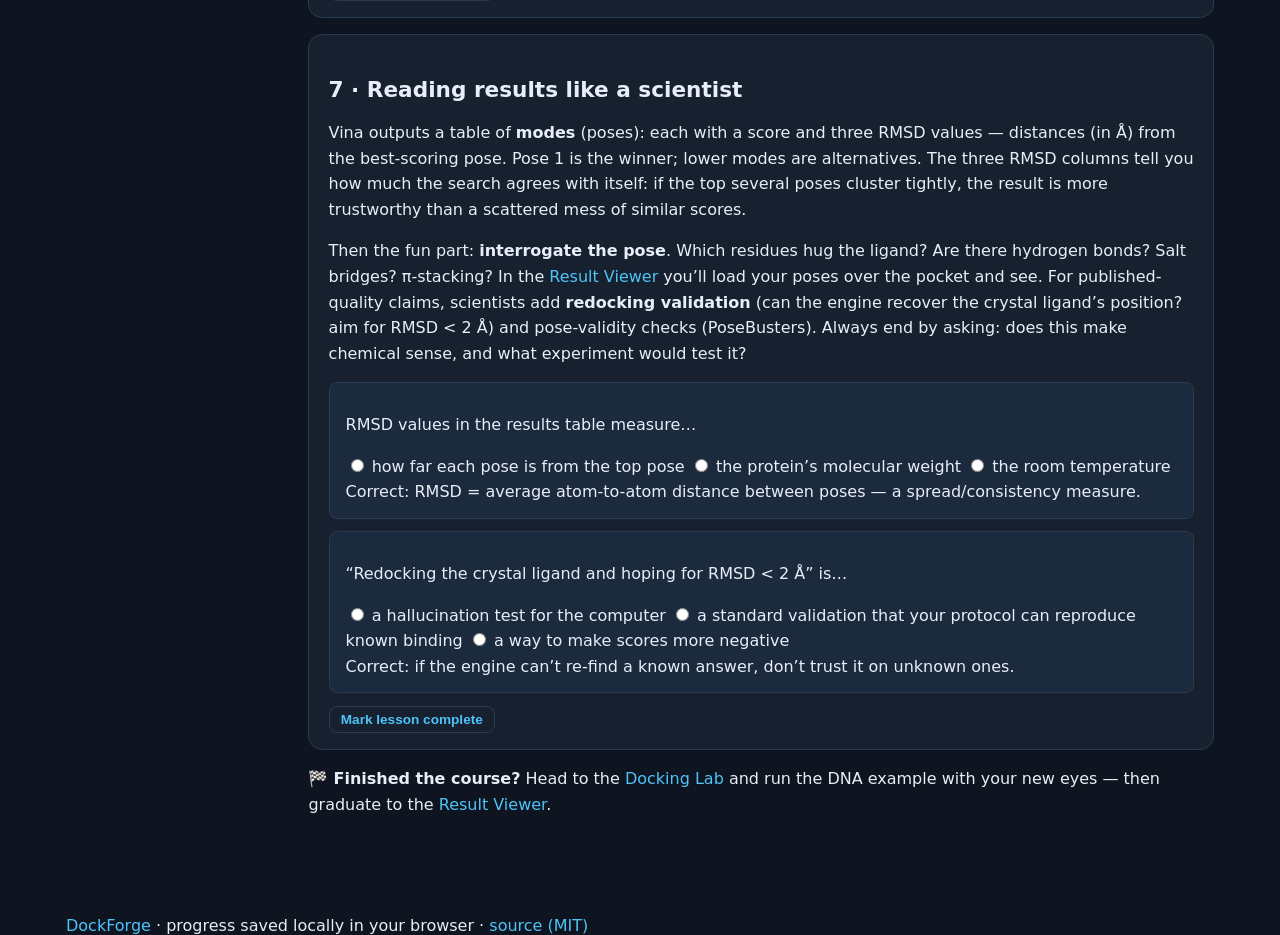
==== commit b08c2462: "Rebuild UI shell on pro-layout/token/palette/stat-card patterns Adapts ideas from ant-design-pro (gr" ====
--- a/docs/course.html
+++ b/docs/course.html
@@ -1,5 +1,5 @@
 <!DOCTYPE html>
-<html lang="en">
+<html lang="en" data-theme="dark">
 <head>
 <meta charset="utf-8">
 <meta name="viewport" content="width=device-width, initial-scale=1">
--- a/docs/assets/style.css
+++ b/docs/assets/style.css
@@ -1,94 +1,160 @@
-/* DockForge — beginner docking lab */
+/* DockForge design system — inspired by shadcn/ui semantic tokens,
+   ant-design-pro layout patterns, and tremor stat cards.
+   Dark is the default theme; light theme via html[data-theme="light"]. */
+
+/* ---------- design tokens (dark default) ---------- */
 :root{
-  --bg:#0e1420; --panel:#16202f; --panel2:#1c2a3e; --ink:#e8eef7; --muted:#9fb0c7;
-  --accent:#4fc3f7; --accent2:#7ce8b0; --warn:#f6c445; --bad:#f28b82;
-  --line:#2a3a52; --chip:#22334b; --maxw:1080px;
+  --background:#0e1420; --foreground:#e8eef7;
+  --card:#16202f; --card-foreground:#e8eef7;
+  --muted:#1c2a3e; --muted-foreground:#9fb0c7;
+  --primary:#4fc3f7; --primary-foreground:#08111d;
+  --accent:#7ce8b0; --accent-foreground:#08111d;
+  --warning:#f6c445; --danger:#f28b82;
+  --border:#2a3a52; --input:#22334b; --ring:#4fc3f7;
+  --radius:14px; --radius-sm:8px;
+  --mono:ui-monospace,SFMono-Regular,Menlo,Consolas,monospace;
+  --maxw:1180px;
   font-size:16px;
 }
+html[data-theme="light"]{
+  --background:#f7f9fc; --foreground:#16202f;
+  --card:#ffffff; --card-foreground:#16202f;
+  --muted:#eef2f8; --muted-foreground:#5a6b84;
+  --primary:#0b7fc4; --primary-foreground:#ffffff;
+  --accent:#0e8a5f; --accent-foreground:#ffffff;
+  --warning:#a06a00; --danger:#c0392b;
+  --border:#d8e0ec; --input:#dbe3ef; --ring:#0b7fc4;
+}
+
 *{box-sizing:border-box}
 html,body{margin:0;padding:0}
 body{
-  background:var(--bg); color:var(--ink);
+  background:var(--background); color:var(--foreground);
   font-family:system-ui,-apple-system,"Segoe UI",Roboto,Helvetica,Arial,sans-serif;
   line-height:1.6; min-height:100vh;
+  transition:background .2s ease,color .2s ease;
 }
 .wrap{max-width:var(--maxw);margin:0 auto;padding:0 1rem}
-a{color:var(--accent);text-decoration:none}
+a{color:var(--primary);text-decoration:none}
 a:hover{text-decoration:underline}
 h1,h2,h3{line-height:1.25}
 h1{font-size:2rem;margin:.6rem 0}
-h2{font-size:1.4rem;margin:1.6rem 0 .6rem}
-code,.mono{font-family:ui-monospace,SFMono-Regular,Menlo,Consolas,monospace;font-size:.92em;background:var(--chip);padding:.1em .35em;border-radius:6px}
+h2{font-size:1.35rem;margin:1.6rem 0 .6rem}
+code,.mono{font-family:var(--mono);font-size:.92em;background:var(--muted);padding:.1em .35em;border-radius:6px}
+:focus-visible{outline:2px solid var(--ring);outline-offset:2px;border-radius:4px}
+::selection{background:var(--primary);color:var(--primary-foreground)}
+@media (prefers-reduced-motion:reduce){*{transition:none!important;animation:none!important}}
 
-/* nav */
-.nav{position:sticky;top:0;z-index:50;background:rgba(14,20,32,.92);backdrop-filter:blur(6px);border-bottom:1px solid var(--line)}
+/* ---------- top nav ---------- */
+.nav{position:sticky;top:0;z-index:50;background:color-mix(in srgb,var(--background) 88%,transparent);backdrop-filter:blur(8px);border-bottom:1px solid var(--border)}
 .nav .wrap{display:flex;align-items:center;gap:.4rem;height:3.2rem;flex-wrap:wrap}
-.brand{font-weight:800;letter-spacing:.5px;color:var(--ink);margin-right:.6rem}
-.brand span{color:var(--accent)}
-.nav a.link{color:var(--muted);padding:.35rem .7rem;border-radius:8px;font-weight:600}
-.nav a.link:hover{color:var(--ink);background:var(--panel2);text-decoration:none}
-.nav a.link.active{color:#08111d;background:var(--accent)}
+.brand{font-weight:800;letter-spacing:.5px;color:var(--foreground);margin-right:.4rem}
+.brand span{color:var(--primary)}
+.nav a.link{color:var(--muted-foreground);padding:.35rem .7rem;border-radius:var(--radius-sm);font-weight:600}
+.nav a.link:hover{color:var(--foreground);background:var(--muted);text-decoration:none}
+.nav a.link.active{color:var(--primary-foreground);background:var(--primary)}
+.theme-toggle{margin-left:.2rem;border:1px solid var(--border);background:var(--card);color:var(--foreground);border-radius:var(--radius-sm);padding:.3rem .55rem;cursor:pointer;font-size:.95rem;line-height:1}
+.theme-toggle:hover{border-color:var(--primary)}
 
-/* hero/cards */
-.hero{padding:2.2rem 0 1.2rem}
-.hero p.lead{color:var(--muted);font-size:1.12rem;max-width:46rem}
-.cards{display:grid;grid-template-columns:repeat(auto-fit,minmax(240px,1fr));gap:1rem;margin:1.2rem 0 2rem}
-.card{background:var(--panel);border:1px solid var(--line);border-radius:14px;padding:1.1rem 1.2rem;display:block;color:var(--ink)}
-.card:hover{border-color:var(--accent);text-decoration:none;transform:translateY(-2px);transition:.15s}
-.card h3{margin:.2rem 0 .4rem;font-size:1.1rem}
-.card p{margin:0;color:var(--muted);font-size:.95rem}
-.card .ico{font-size:1.6rem}
+/* ---------- pro-layout shell: sidebar + content ---------- */
+.layout{display:grid;grid-template-columns:220px minmax(0,1fr);gap:1.4rem;padding-top:1.2rem}
+@media (max-width:900px){.layout{grid-template-columns:1fr}.sidebar{display:none}}
+.sidebar{position:sticky;top:4.2rem;align-self:start;display:flex;flex-direction:column;gap:.2rem}
+.sidebar .group{margin:.9rem 0 .25rem;font-size:.72rem;font-weight:700;letter-spacing:.08em;text-transform:uppercase;color:var(--muted-foreground)}
+.sidebar .group:first-child{margin-top:.1rem}
+.sidebar a.side-link{display:flex;align-items:center;gap:.5rem;color:var(--muted-foreground);padding:.42rem .7rem;border-radius:var(--radius-sm);font-weight:600;font-size:.95rem}
+.sidebar a.side-link:hover{background:var(--muted);color:var(--foreground);text-decoration:none}
+.sidebar a.side-link.active{background:var(--primary);color:var(--primary-foreground)}
+.content{min-width:0;padding-bottom:3rem}
 
-/* panels & buttons */
-.panel{background:var(--panel);border:1px solid var(--line);border-radius:14px;padding:1.1rem 1.2rem;margin:1rem 0}
-.btn{display:inline-block;background:var(--accent);color:#08111d;font-weight:700;border:0;border-radius:10px;
-  padding:.55rem 1rem;cursor:pointer;font-size:.95rem}
-.btn:hover{filter:brightness(1.1);text-decoration:none}
-.btn.ghost{background:transparent;color:var(--accent);border:1.5px solid var(--accent)}
+/* page header (PageContainer pattern) */
+.page-head{margin:.2rem 0 .4rem}
+.page-head h1{margin:.1rem 0 .2rem;font-size:1.7rem}
+.page-head .desc{color:var(--muted-foreground);margin:0 0 .4rem;max-width:48rem}
+.breadcrumb{display:flex;flex-wrap:wrap;gap:.35rem;align-items:center;font-size:.85rem;color:var(--muted-foreground);margin-bottom:.3rem}
+.breadcrumb a{color:var(--muted-foreground)}
+.breadcrumb a:hover{color:var(--primary)}
+.breadcrumb .sep{opacity:.5}
+
+/* ---------- shadcn-style primitives ---------- */
+.card{background:var(--card);border:1px solid var(--border);border-radius:var(--radius);padding:1.1rem 1.2rem;display:block;color:var(--card-foreground)}
+.card:hover{border-color:var(--primary);text-decoration:none;transform:translateY(-2px);transition:.15s}
+.card h3{margin:.2rem 0 .4rem;font-size:1.05rem}
+.card p{margin:0;color:var(--muted-foreground);font-size:.93rem}
+.card .ico{font-size:1.5rem}
+.cards{display:grid;grid-template-columns:repeat(auto-fit,minmax(235px,1fr));gap:1rem;margin:1.2rem 0 2rem}
+.badge{display:inline-block;background:var(--muted);color:var(--muted-foreground);border:1px solid var(--border);border-radius:999px;padding:.05rem .6rem;font-size:.78rem;font-weight:700}
+.badge.green{background:color-mix(in srgb,var(--accent) 18%,transparent);color:var(--accent);border-color:color-mix(in srgb,var(--accent) 40%,transparent)}
+.badge.red{background:color-mix(in srgb,var(--danger) 15%,transparent);color:var(--danger);border-color:color-mix(in srgb,var(--danger) 40%,transparent)}
+.badge.blue{background:color-mix(in srgb,var(--primary) 15%,transparent);color:var(--primary);border-color:color-mix(in srgb,var(--primary) 40%,transparent)}
+.btn{display:inline-block;background:var(--primary);color:var(--primary-foreground);border:none;border-radius:var(--radius-sm);padding:.55rem 1.1rem;font-weight:700;font-size:.95rem;cursor:pointer}
+.btn:hover{filter:brightness(1.08);text-decoration:none}
+.btn.ghost{background:transparent;color:var(--primary);border:1px solid var(--border)}
+.btn.ghost:hover{border-color:var(--primary);background:color-mix(in srgb,var(--primary) 8%,transparent)}
 .btn.small{padding:.3rem .7rem;font-size:.85rem}
-.row{display:flex;gap:.6rem;flex-wrap:wrap;align-items:center}
-.spread{justify-content:space-between}
-select,input[type=text],input[type=search],textarea{
-  background:#0b111c;color:var(--ink);border:1px solid var(--line);border-radius:8px;padding:.5rem .7rem;font-size:.95rem;max-width:100%}
-input:focus,select:focus,textarea:focus,button:focus{outline:2px solid var(--accent);outline-offset:1px}
-.muted{color:var(--muted)}
-.small{font-size:.85rem}
-.pill{display:inline-block;background:var(--chip);border:1px solid var(--line);border-radius:999px;
-  padding:.12rem .6rem;margin:.15rem .2rem;font-size:.8rem;color:var(--muted)}
-.pill b{color:var(--ink)}
-.pill a{color:var(--accent)}
-.tag-good{border-color:var(--accent2);color:var(--accent2)}
-.tag-warn{border-color:var(--warn);color:var(--warn)}
-.tag-bad{border-color:var(--bad);color:var(--bad)}
+.btn:disabled{opacity:.5;cursor:not-allowed}
 
-/* lesson / quiz */
-.lesson{border-left:3px solid var(--accent);padding-left:1rem;margin:1.6rem 0}
-.quiz{background:var(--panel2);border:1px solid var(--line);border-radius:12px;padding:.9rem 1rem;margin:.8rem 0}
-.quiz p.q{font-weight:600;margin:.2rem 0 .5rem}
-.quiz label{display:block;margin:.25rem 0;cursor:pointer;padding:.3rem .5rem;border-radius:8px}
-.quiz label:hover{background:var(--panel)}
-.quiz .expl{display:none;margin-top:.5rem;padding:.5rem .7rem;border-left:3px solid var(--warn);background:rgba(246,196,69,.08);border-radius:0 8px 8px 0}
-.quiz.done .expl{display:block}
-.progressbar{height:10px;background:var(--chip);border-radius:999px;overflow:hidden;margin:.4rem 0 1rem}
-.progressbar>div{height:100%;background:linear-gradient(90deg,var(--accent),var(--accent2));width:0%;transition:width .3s}
-table{border-collapse:collapse;width:100%;margin:.6rem 0;font-size:.92rem}
-th,td{text-align:left;padding:.45rem .6rem;border-bottom:1px solid var(--line);vertical-align:top}
-th{color:var(--muted);font-weight:600}
+/* ---------- tremor-style stat cards ---------- */
+.stats{display:grid;grid-template-columns:repeat(auto-fit,minmax(160px,1fr));gap:1rem;margin:1.1rem 0}
+.stat-card{background:var(--card);border:1px solid var(--border);border-radius:var(--radius);padding:.9rem 1rem}
+.stat-label{font-size:.78rem;font-weight:700;letter-spacing:.05em;text-transform:uppercase;color:var(--muted-foreground)}
+.stat-value{font-size:1.75rem;font-weight:800;margin:.15rem 0;font-family:var(--mono)}
+.stat-delta{font-size:.82rem;color:var(--muted-foreground)}
 
-/* glossary */
-.glosssearch{max-width:26rem;width:100%}
-.gterm{scroll-margin-top:4rem}
-.gterm h3{margin:0}
-.gterm{border-bottom:1px solid var(--line);padding:.8rem .2rem}
+/* tremor-style bar chart (pure CSS, no JS deps) */
+.chart-card{background:var(--card);border:1px solid var(--border);border-radius:var(--radius);padding:1rem 1.1rem;margin:1rem 0}
+.chart-title{font-weight:700;margin-bottom:.6rem}
+.chart-row{display:grid;grid-template-columns:9rem 1fr 4.2rem;gap:.7rem;align-items:center;margin:.35rem 0}
+.chart-row .lab{font-size:.88rem;color:var(--muted-foreground);font-family:var(--mono);white-space:nowrap;overflow:hidden;text-overflow:ellipsis}
+.chart-row .val{font-size:.85rem;font-family:var(--mono);text-align:right;color:var(--foreground)}
+.chart-bar{height:12px;border-radius:6px;background:var(--primary);min-width:2px}
+.chart-axis{border-top:1px solid var(--border);margin-top:.5rem;padding-top:.3rem;font-size:.78rem;color:var(--muted-foreground);display:flex;justify-content:space-between}
 
-/* lab */
-.viewer{width:100%;height:58vh;min-height:340px;border:1px solid var(--line);border-radius:12px;background:#0a0f18;position:relative}
-.viewer .vhint{position:absolute;inset:0;display:flex;align-items:center;justify-content:center;color:var(--muted);pointer-events:none;text-align:center;padding:1rem}
-#webinaFrame{width:100%;height:75vh;min-height:480px;border:1px solid var(--line);border-radius:12px;background:#fff}
-.grid2{display:grid;grid-template-columns:1fr 1fr;gap:1rem}
-@media (max-width:820px){.grid2{grid-template-columns:1fr}.viewer{height:48vh}}
-.reslist{max-height:11rem;overflow:auto}
-.drag{border:2px dashed var(--line);border-radius:12px;padding:1.2rem;text-align:center;color:var(--muted)}
-.drag.over{border-color:var(--accent);color:var(--accent)}
-.footer{border-top:1px solid var(--line);margin-top:2.5rem;padding:1.2rem 0 2rem;color:var(--muted);font-size:.88rem}
-.warnbox{border:1px solid var(--warn);background:rgba(246,196,69,.07);border-radius:12px;padding:.7rem .9rem;margin:.8rem 0;font-size:.92rem}
+/* ---------- keyboard / command palette (taxonomy-style) ---------- */
+.kbd{font-family:var(--mono);font-size:.78rem;background:var(--muted);border:1px solid var(--border);border-bottom-width:2px;border-radius:6px;padding:.05rem .4rem;color:var(--foreground)}
+.palette-backdrop{position:fixed;inset:0;background:rgba(0,0,0,.45);z-index:90;display:none}
+.palette-backdrop.open{display:block}
+.palette{position:fixed;left:50%;top:14%;transform:translateX(-50%);width:min(560px,92vw);background:var(--card);border:1px solid var(--border);border-radius:var(--radius);box-shadow:0 18px 60px rgba(0,0,0,.45);z-index:95;display:none;overflow:hidden}
+.palette.open{display:block}
+.palette input{width:100%;border:none;border-bottom:1px solid var(--border);background:transparent;color:var(--foreground);padding:.9rem 1.1rem;font-size:1rem;outline:none}
+.palette-list{max-height:46vh;overflow:auto;margin:0;padding:.35rem;list-style:none}
+.palette-list li{padding:.5rem .8rem;border-radius:var(--radius-sm);cursor:pointer;display:flex;gap:.6rem;align-items:baseline}
+.palette-list li .hint{margin-left:auto;font-size:.78rem;color:var(--muted-foreground)}
+.palette-list li.sel,.palette-list li:hover{background:var(--muted)}
+
+/* ---------- progress / quiz / lesson (course) ---------- */
+.progress{height:10px;background:var(--muted);border-radius:6px;overflow:hidden;border:1px solid var(--border)}
+.progress>div{height:100%;background:var(--accent);width:0;transition:width .3s ease}
+.lesson{background:var(--card);border:1px solid var(--border);border-radius:var(--radius);padding:1rem 1.2rem;margin:1rem 0}
+.quiz{background:var(--muted);border:1px solid var(--border);border-radius:var(--radius-sm);padding:.8rem 1rem;margin:.8rem 0}
+.quiz.done{border-color:var(--accent)}
+.badge-card{display:flex;flex-direction:column;gap:.1rem;background:var(--card);border:1px solid var(--border);border-radius:var(--radius-sm);padding:.6rem .8rem}
+.badge-card .badge-ico{font-size:1.3rem}
+.badge-card .badge-name{font-weight:700;font-size:.9rem}
+.badge-card .badge-hint{font-size:.78rem;color:var(--muted-foreground)}
+.badge-card.earned{border-color:var(--accent)}
+
+/* ---------- drop zones / results ---------- */
+.drop{border:2px dashed var(--border);border-radius:var(--radius);padding:1.6rem;text-align:center;color:var(--muted-foreground);background:var(--card)}
+.drop.over{border-color:var(--primary);background:color-mix(in srgb,var(--primary) 7%,var(--card))}
+.warnbox{background:color-mix(in srgb,var(--warning) 12%,var(--card));border:1px solid color-mix(in srgb,var(--warning) 45%,transparent);border-radius:var(--radius-sm);padding:.7rem 1rem;margin:.7rem 0;font-size:.93rem}
+.errbox{background:color-mix(in srgb,var(--danger) 12%,var(--card));border:1px solid color-mix(in srgb,var(--danger) 45%,transparent);border-radius:var(--radius-sm);padding:.7rem 1rem;margin:.7rem 0;font-size:.93rem}
+.okbox{background:color-mix(in srgb,var(--accent) 12%,var(--card));border:1px solid color-mix(in srgb,var(--accent) 45%,transparent);border-radius:var(--radius-sm);padding:.7rem 1rem;margin:.7rem 0;font-size:.93rem}
+table.table{width:100%;border-collapse:collapse;font-size:.92rem;margin:.6rem 0}
+.table th{background:var(--muted);color:var(--muted-foreground);text-align:left;padding:.45rem .7rem;font-size:.8rem;text-transform:uppercase;letter-spacing:.04em}
+.table td{padding:.45rem .7rem;border-top:1px solid var(--border);font-family:var(--mono);font-size:.88rem}
+
+/* toast */
+.toast-host{position:fixed;bottom:1.2rem;right:1.2rem;z-index:99;display:flex;flex-direction:column;gap:.5rem}
+.toast{background:var(--card);border:1px solid var(--border);border-left:4px solid var(--primary);border-radius:var(--radius-sm);padding:.6rem 1rem;font-size:.92rem;box-shadow:0 8px 30px rgba(0,0,0,.35);animation:toastin .18s ease}
+.toast.ok{border-left-color:var(--accent)}
+.toast.bad{border-left-color:var(--danger)}
+@keyframes toastin{from{opacity:0;transform:translateY(6px)}to{opacity:1;transform:none}}
+
+/* hero (home) */
+.hero{padding:2.2rem 0 1.2rem;border-bottom:1px solid var(--border);background:linear-gradient(180deg,color-mix(in srgb,var(--primary) 7%,var(--background)),var(--background))}
+.hero p.lead{color:var(--muted-foreground);font-size:1.12rem;max-width:46rem}
+.hero h1{font-size:2.2rem}
+.empty-state{text-align:center;color:var(--muted-foreground);padding:2.2rem 1rem;border:1px dashed var(--border);border-radius:var(--radius)}
+.step-num{display:inline-flex;align-items:center;justify-content:center;width:1.7rem;height:1.7rem;border-radius:999px;background:var(--primary);color:var(--primary-foreground);font-weight:800;font-size:.9rem;margin-right:.5rem}
+.muted{color:var(--muted-foreground)}
